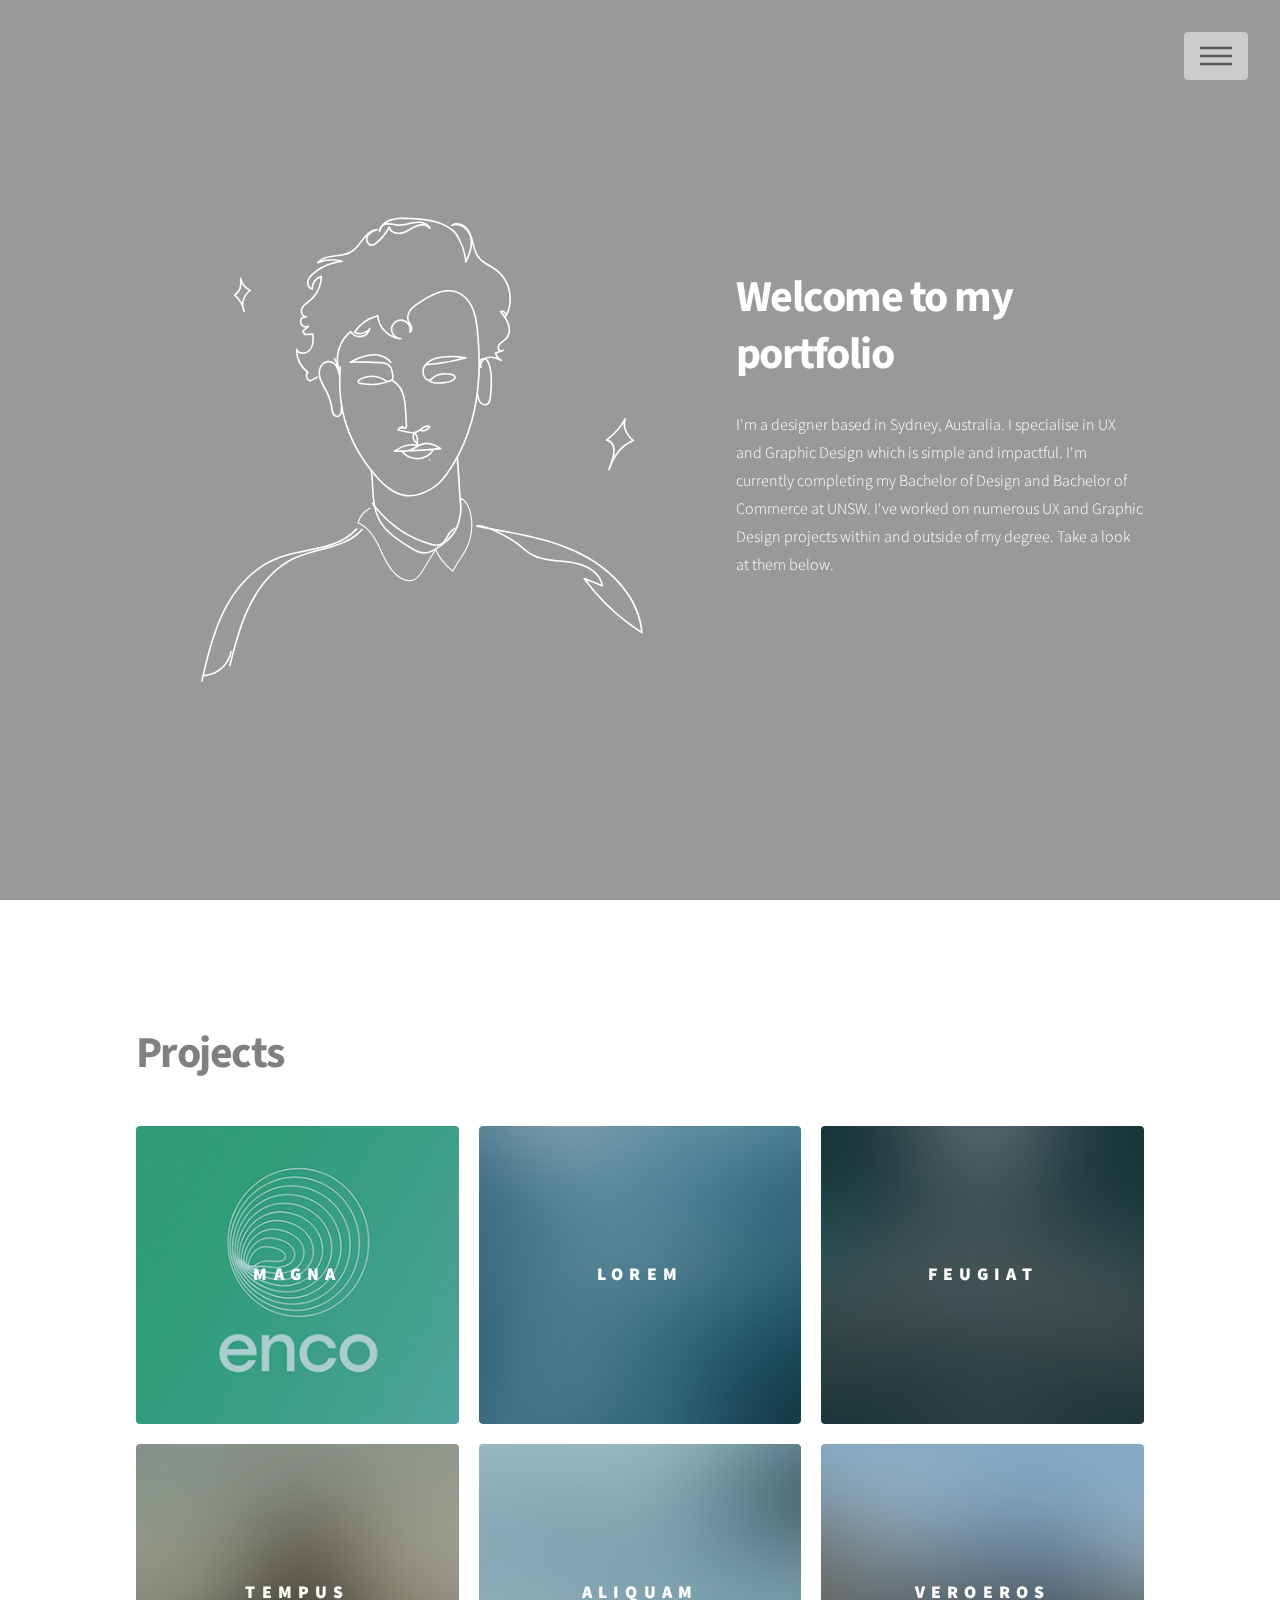
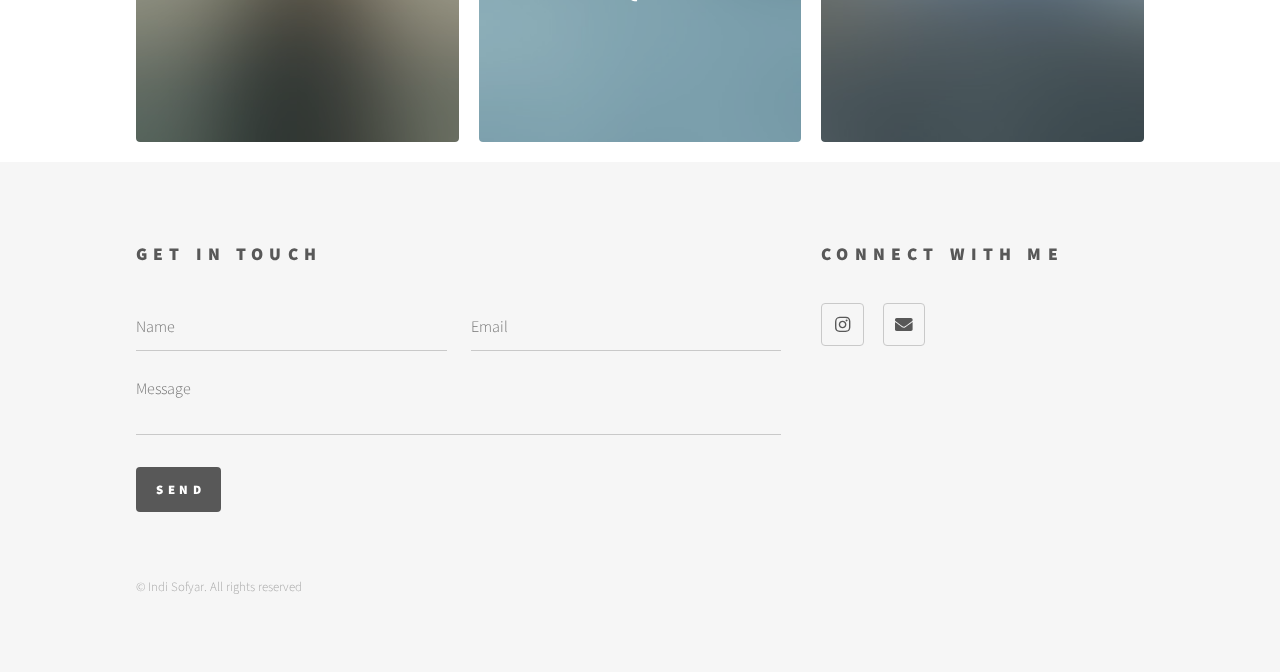
==== index.html @ d4adf42c "Got rid of x" ====
<!DOCTYPE HTML>
<!--
	Phantom by HTML5 UP
	html5up.net | @ajlkn
	Free for personal and commercial use under the CCA 3.0 license (html5up.net/license)
-->
<html>
	<head style="height:700px">
		<title>Indi Sofyar Portfolio</title>
		<meta charset="utf-8" />
		<meta name="viewport" content="width=device-width, initial-scale=1, user-scalable=no" />
		<link rel="stylesheet" href="assets/css/main.css" />
		<noscript><link rel="stylesheet" href="assets/css/noscript.css" /></noscript>
	</head>
	<body class="is-preload">
		
<hello></hello>
		
		<!-- Wrapper -->
			<div id="wrapper">

				<!-- Header -->
					<header id="header">
						<div class="inner">

							<!-- Logo -->
								
								<a href="index.html" class="logo">
									<span class="symbol"></span><span class="title">&nbsp;</span>
								</a>

							<!-- Nav -->
								<nav>
									<ul>
										<li><a href="#menu">Menu</a></li>
									</ul>
								</nav>

						</div>
					</header>

				<!-- Menu -->
					<nav id="menu">
						<h2>Menu</h2>
						<ul>
							<li><a href="index.html">Home</a></li>
							<li><a href="generic.html">Ipsum veroeros</a></li>
							<li><a href="generic.html">Tempus etiam</a></li>
							<li><a href="generic.html">Consequat dolor</a></li>
							<li><a href="elements.html">Elements</a></li>
						</ul>
					</nav>

				<!-- Main -->
					<div id="main">
						
						<!-- Video Background -->
						<div id="videocover">
							
						</div>
						<video autoplay muted loop id="myVideo">
						 	<source src="video.mp4" type="video/mp4">
						</video>

					<div class="inner section1">
							<!--section 1:welcome -->
							<section>
								
								<header class="homepage text" style="float: right;">
									<img src="indi illustration.svg" style="width:600px; float: left;">

									<h1 style="color: white; padding-top: 70px;">Welcome to my portfolio&nbsp;</h1>
									<p style="color: white;">I'm a designer based in Sydney, Australia. I specialise in UX and Graphic Design which is simple and impactful. I'm currently completing my Bachelor of Design and Bachelor of Commerce at UNSW. I've worked on numerous UX and Graphic Design projects within and outside of my degree. Take a look at them below.&nbsp; &nbsp;</p>
								</header>
							</section>

					  </div>
					</div>
				<!-- Section 2-->
					<div style="background-color: white; padding-bottom: 20px;" class="main" >
							<div class="inner">
							<section>
							<h1 style="color: gray; padding-top: 30px;"> Projects</h1>
								</section>
							
							<section class="tiles">
								<article class="style1">
									<span class="image">
										<img src="images/Web Template.png" alt="" />
								  </span>
									<a href="generic.html">
										<h2>Magna</h2>
										<!--
										<div class="content">
											<p>Sed nisl arcu euismod sit amet nisi lorem etiam dolor veroeros et feugiat.</p>
										</div>
										-->
									</a>
							  </article>
								<article class="style2">
									<span class="image">
										<img src="images/pic02.jpg" alt="" />
									</span>
									<a href="generic.html">
										<h2>Lorem</h2>
										<!--
										<div class="content">
											<p>Sed nisl arcu euismod sit amet nisi lorem etiam dolor veroeros et feugiat.</p>
										</div>
										-->
									</a>
								</article>
								<article class="style3">
									<span class="image">
										<img src="images/pic03.jpg" alt="" />
									</span>
									<a href="generic.html">
										<h2>Feugiat</h2>
										<!--
										<div class="content">
											<p>Sed nisl arcu euismod sit amet nisi lorem etiam dolor veroeros et feugiat.</p>
										</div>-->
										
									</a>
								</article>
								<article class="style4">
									<span class="image">
										<img src="images/pic04.jpg" alt="" />
									</span>
									<a href="generic.html">
										<h2>Tempus</h2><!--
										<div class="content">
											<p>Sed nisl arcu euismod sit amet nisi lorem etiam dolor veroeros et feugiat.</p>
										</div>-->
									</a>
								</article>
								<article class="style5">
									<span class="image">
										<img src="images/pic05.jpg" alt="" />
									</span>
									<a href="generic.html">
										<h2>Aliquam</h2><!--
										<div class="content">
											<p>Sed nisl arcu euismod sit amet nisi lorem etiam dolor veroeros et feugiat.</p>
										</div>-->
									</a>
								</article>
								<article class="style6">
									<span class="image">
										<img src="images/pic06.jpg" alt="" />
									</span>
									<a href="generic.html">
										<h2>Veroeros</h2><!--
										<div class="content">
											<p>Sed nisl arcu euismod sit amet nisi lorem etiam dolor veroeros et feugiat.</p>
										</div>-->
									</a>
								</article>
								
								<!-- STUFF I DONT NEED ATM
								<article class="style2">
									<span class="image">
										<img src="images/pic07.jpg" alt="" />
									</span>
									<a href="generic.html">
										<h2>Ipsum</h2>
										<div class="content">
											<p>Sed nisl arcu euismod sit amet nisi lorem etiam dolor veroeros et feugiat.</p>
										</div>
									</a>
								</article>
								<article class="style3">
									<span class="image">
										<img src="images/pic08.jpg" alt="" />
									</span>
									<a href="generic.html">
										<h2>Dolor</h2>
										<div class="content">
											<p>Sed nisl arcu euismod sit amet nisi lorem etiam dolor veroeros et feugiat.</p>
										</div>
									</a>
								</article>
								<article class="style1">
									<span class="image">
										<img src="images/pic09.jpg" alt="" />
									</span>
									<a href="generic.html">
										<h2>Nullam</h2>
										<div class="content">
											<p>Sed nisl arcu euismod sit amet nisi lorem etiam dolor veroeros et feugiat.</p>
										</div>
									</a>
								</article>
								<article class="style5">
									<span class="image">
										<img src="images/pic10.jpg" alt="" />
									</span>
									<a href="generic.html">
										<h2>Ultricies</h2>
										<div class="content">
											<p>Sed nisl arcu euismod sit amet nisi lorem etiam dolor veroeros et feugiat.</p>
										</div>
									</a>
								</article>
								-->

						  </section>
					  </div>
						
					</div>

				<!-- Footer -->
					<footer id="footer">
						<div class="inner">
							<section>
								<h2>Get in touch</h2>
								<form method="post" action="#">
									<div class="fields">
										<div class="field half">
											<input type="text" name="name" id="name" placeholder="Name" />
										</div>
										<div class="field half">
											<input type="email" name="email" id="email" placeholder="Email" />
										</div>
										<div class="field">
											<textarea name="message" id="message" placeholder="Message"></textarea>
										</div>
									</div>
									<ul class="actions">
										<li><input type="submit" value="Send" class="primary" /></li>
									</ul>
								</form>
							</section>
							<section>
								<h2>Connect with Me</h2>
								<ul class="icons">
									<li><a href="https://www.instagram.com/indi_sofyar/" class="icon brands style2 fa-instagram"><span class="label">Instagram</span></a></li>
									<li><a href="mailto: indisofyar@gmail.com" class="icon solid style2 fa-envelope"><span class="label">Email</span></a></li>
								</ul>
							</section>
							<ul class="copyright">
								<li>&copy; Indi Sofyar. All rights reserved</li>
							</ul>
						</div>
					</footer>

			</div>
											<!-- The video -->


		<!-- Scripts -->
			<script src="assets/js/jquery.min.js"></script>
			<script src="assets/js/browser.min.js"></script>
			<script src="assets/js/breakpoints.min.js"></script>
			<script src="assets/js/util.js"></script>
			<script src="assets/js/main.js"></script>

	</body>
</html>
---- assets/css/main.css ----
@import url(fontawesome-all.min.css);
@import url("https://fonts.googleapis.com/css?family=Source+Sans+Pro:300,700,900");

/*
	Phantom by HTML5 UP
	html5up.net | @ajlkn
	Free for personal and commercial use under the CCA 3.0 license (html5up.net/license)
*/

html, body, div, span, applet, object,
iframe, h1, h2, h3, h4, h5, h6, p, blockquote,
pre, a, abbr, acronym, address, big, cite,
code, del, dfn, em, img, ins, kbd, q, s, samp,
small, strike, strong, sub, sup, tt, var, b,
u, i, center, dl, dt, dd, ol, ul, li, fieldset,
form, label, legend, table, caption, tbody,
tfoot, thead, tr, th, td, article, aside,
canvas, details, embed, figure, figcaption,
footer, header, hgroup, menu, nav, output, ruby,
section, summary, time, mark, audio, video {
	margin: 0;
	padding: 0;
	border: 0;
	font-size: 100%;
	font: inherit;
	vertical-align: baseline;}

article, aside, details, figcaption, figure,
footer, header, hgroup, menu, nav, section {
	display: block;}

/* Style the video: 100% width and height to cover the entire window */
#myVideo {
  position: fixed;
  right: 0;
  bottom: 0;
  min-width: 100%;
  min-height: 100%;
	z-index: -2;
}

#videocover{
	position: fixed;
	right: 0;
	bottom: 0;
	min-width: 100%;
	min-height: 100%;
	z-index: -1;
	background-color: black;
	opacity: 0.4;
}

/* Add some content at the bottom of the video/page */
.content {
  position: fixed;
  bottom: 0;
  background: rgba(0, 0, 0, 0.5);
  color: #f1f1f1;
  width: 100%;
  padding: 20px;
}

/* Style the button used to pause/play the video */
#myBtn {
  width: 200px;
  font-size: 18px;
  padding: 10px;
  border: none;
  background: #000;
  color: #fff;
  cursor: pointer;
}

#myBtn:hover {
  background: #ddd;
  color: black;
}

body {
	line-height: 1;
}

ol, ul {
	list-style: none;
}

blockquote, q {
	quotes: none;
}

	blockquote:before, blockquote:after, q:before, q:after {
		content: '';
		content: none;
	}

table {
	border-collapse: collapse;
	border-spacing: 0;
}

body {
	-webkit-text-size-adjust: none;
}

mark {
	background-color: transparent;
	color: inherit;
}

input::-moz-focus-inner {
	border: 0;
	padding: 0;
}

input, select, textarea {
	-moz-appearance: none;
	-webkit-appearance: none;
	-ms-appearance: none;
	appearance: none;
}

/* Basic */

	@-ms-viewport {
		width: device-width;
	}

	body {
		-ms-overflow-style: scrollbar;
	}

	@media screen and (max-width: 480px) {

		html, body {
			min-width: 320px;
		}

	}

	html {
		box-sizing: border-box;
	}

	*, *:before, *:after {
		box-sizing: inherit;
	}

	body {
		background: #ffffff;
	}

		body.is-preload *, body.is-preload *:before, body.is-preload *:after {
			-moz-animation: none !important;
			-webkit-animation: none !important;
			-ms-animation: none !important;
			animation: none !important;
			-moz-transition: none !important;
			-webkit-transition: none !important;
			-ms-transition: none !important;
			transition: none !important;
		}

/* Type */

	body, input, select, textarea {
		color: #585858;
		font-family: "Source Sans Pro", Helvetica, sans-serif;
		font-size: 16pt;
		font-weight: 300;
		line-height: 1.75;
	}

		@media screen and (max-width: 1680px) {

			body, input, select, textarea {
				font-size: 14pt;
			}

		}

		@media screen and (max-width: 1280px) {

			body, input, select, textarea {
				font-size: 12pt;
			}

		}

	a {
		-moz-transition: border-bottom-color 0.2s ease, color 0.2s ease;
		-webkit-transition: border-bottom-color 0.2s ease, color 0.2s ease;
		-ms-transition: border-bottom-color 0.2s ease, color 0.2s ease;
		transition: border-bottom-color 0.2s ease, color 0.2s ease;
		text-decoration: none;
		color: #585858;
		border-bottom: dotted 1px rgba(88, 88, 88, 0.5);
	}

		a:hover {
			border-bottom-color: transparent;
			color: #f2849e !important;
		}

	strong, b {
		font-weight: 900;
	}

	em, i {
		font-style: italic;
	}

	p {
		margin: 0 0 2em 0;
	}

	h1 {
		font-size: 2.75em;
		font-weight: 700;
		line-height: 1.3;
		margin: 0 0 1em 0;
		letter-spacing: -0.035em;
	}

		h1 a {
			color: inherit;
		}

		@media screen and (max-width: 736px) {

			h1 {
				font-size: 2em;
				margin: 0 0 1em 0;
			}

		}

		@media screen and (max-width: 360px) {

			h1 {
				font-size: 1.75em;
			}

		}

	h2, h3, h4, h5, h6 {
		font-weight: 900;
		line-height: 1.5;
		margin: 0 0 2em 0;
		text-transform: uppercase;
		letter-spacing: 0.35em;
	}

		h2 a, h3 a, h4 a, h5 a, h6 a {
			color: inherit;
		}

	h2 {
		font-size: 1.1em;
	}

	h3 {
		font-size: 1em;
	}

	h4 {
		font-size: 0.8em;
	}

	h5 {
		font-size: 0.8em;
	}

	h6 {
		font-size: 0.8em;
	}

	@media screen and (max-width: 980px) {

		h1 br, h2 br, h3 br, h4 br, h5 br, h6 br {
			display: none;
		}

	}

	@media screen and (max-width: 736px) {

		h2 {
			font-size: 1em;
		}

		h3 {
			font-size: 0.8em;
		}

	}

	sub {
		font-size: 0.8em;
		position: relative;
		top: 0.5em;
	}

	sup {
		font-size: 0.8em;
		position: relative;
		top: -0.5em;
	}

	blockquote {
		border-left: solid 4px #c9c9c9;
		font-style: italic;
		margin: 0 0 2em 0;
		padding: 0.5em 0 0.5em 2em;
	}

	code {
		background: rgba(144, 144, 144, 0.075);
		border-radius: 4px;
		border: solid 1px #c9c9c9;
		font-family: "Courier New", monospace;
		font-size: 0.9em;
		margin: 0 0.25em;
		padding: 0.25em 0.65em;
	}

	pre {
		-webkit-overflow-scrolling: touch;
		font-family: "Courier New", monospace;
		font-size: 0.9em;
		margin: 0 0 2em 0;
	}

		pre code {
			display: block;
			line-height: 1.75;
			padding: 1em 1.5em;
			overflow-x: auto;
		}

	hr {
		border: 0;
		border-bottom: solid 1px #c9c9c9;
		margin: 2em 0;
	}

		hr.major {
			margin: 3em 0;
		}

	.align-left {
		text-align: left;
	}

	.align-center {
		text-align: center;
	}

	.align-right {
		text-align: right;
	}

/* Row */

	.row {
		display: flex;
		flex-wrap: wrap;
		box-sizing: border-box;
		align-items: stretch;
	}

		.row > * {
			box-sizing: border-box;
		}

		.row.gtr-uniform > * > :last-child {
			margin-bottom: 0;
		}

		.row.aln-left {
			justify-content: flex-start;
		}

		.row.aln-center {
			justify-content: center;
		}

		.row.aln-right {
			justify-content: flex-end;
		}

		.row.aln-top {
			align-items: flex-start;
		}

		.row.aln-middle {
			align-items: center;
		}

		.row.aln-bottom {
			align-items: flex-end;
		}

		.row > .imp {
			order: -1;
		}

		.row > .col-1 {
			width: 8.33333%;
		}

		.row > .off-1 {
			margin-left: 8.33333%;
		}

		.row > .col-2 {
			width: 16.66667%;
		}

		.row > .off-2 {
			margin-left: 16.66667%;
		}

		.row > .col-3 {
			width: 25%;
		}

		.row > .off-3 {
			margin-left: 25%;
		}

		.row > .col-4 {
			width: 33.33333%;
		}

		.row > .off-4 {
			margin-left: 33.33333%;
		}

		.row > .col-5 {
			width: 41.66667%;
		}

		.row > .off-5 {
			margin-left: 41.66667%;
		}

		.row > .col-6 {
			width: 50%;
		}

		.row > .off-6 {
			margin-left: 50%;
		}

		.row > .col-7 {
			width: 58.33333%;
		}

		.row > .off-7 {
			margin-left: 58.33333%;
		}

		.row > .col-8 {
			width: 66.66667%;
		}

		.row > .off-8 {
			margin-left: 66.66667%;
		}

		.row > .col-9 {
			width: 75%;
		}

		.row > .off-9 {
			margin-left: 75%;
		}

		.row > .col-10 {
			width: 83.33333%;
		}

		.row > .off-10 {
			margin-left: 83.33333%;
		}

		.row > .col-11 {
			width: 91.66667%;
		}

		.row > .off-11 {
			margin-left: 91.66667%;
		}

		.row > .col-12 {
			width: 100%;
		}

		.row > .off-12 {
			margin-left: 100%;
		}

		.row.gtr-0 {
			margin-top: 0;
			margin-left: 0em;
		}

			.row.gtr-0 > * {
				padding: 0 0 0 0em;
			}

			.row.gtr-0.gtr-uniform {
				margin-top: 0em;
			}

				.row.gtr-0.gtr-uniform > * {
					padding-top: 0em;
				}

		.row.gtr-25 {
			margin-top: 0;
			margin-left: -0.5em;
		}

			.row.gtr-25 > * {
				padding: 0 0 0 0.5em;
			}

			.row.gtr-25.gtr-uniform {
				margin-top: -0.5em;
			}

				.row.gtr-25.gtr-uniform > * {
					padding-top: 0.5em;
				}

		.row.gtr-50 {
			margin-top: 0;
			margin-left: -1em;
		}

			.row.gtr-50 > * {
				padding: 0 0 0 1em;
			}

			.row.gtr-50.gtr-uniform {
				margin-top: -1em;
			}

				.row.gtr-50.gtr-uniform > * {
					padding-top: 1em;
				}

		.row {
			margin-top: 0;
			margin-left: -2em;
		}

			.row > * {
				padding: 0 0 0 2em;
			}

			.row.gtr-uniform {
				margin-top: -2em;
			}

				.row.gtr-uniform > * {
					padding-top: 2em;
				}

		.row.gtr-150 {
			margin-top: 0;
			margin-left: -3em;
		}

			.row.gtr-150 > * {
				padding: 0 0 0 3em;
			}

			.row.gtr-150.gtr-uniform {
				margin-top: -3em;
			}

				.row.gtr-150.gtr-uniform > * {
					padding-top: 3em;
				}

		.row.gtr-200 {
			margin-top: 0;
			margin-left: -4em;
		}

			.row.gtr-200 > * {
				padding: 0 0 0 4em;
			}

			.row.gtr-200.gtr-uniform {
				margin-top: -4em;
			}

				.row.gtr-200.gtr-uniform > * {
					padding-top: 4em;
				}

		@media screen and (max-width: 1680px) {

			.row {
				display: flex;
				flex-wrap: wrap;
				box-sizing: border-box;
				align-items: stretch;
			}

				.row > * {
					box-sizing: border-box;
				}

				.row.gtr-uniform > * > :last-child {
					margin-bottom: 0;
				}

				.row.aln-left {
					justify-content: flex-start;
				}

				.row.aln-center {
					justify-content: center;
				}

				.row.aln-right {
					justify-content: flex-end;
				}

				.row.aln-top {
					align-items: flex-start;
				}

				.row.aln-middle {
					align-items: center;
				}

				.row.aln-bottom {
					align-items: flex-end;
				}

				.row > .imp-xlarge {
					order: -1;
				}

				.row > .col-1-xlarge {
					width: 8.33333%;
				}

				.row > .off-1-xlarge {
					margin-left: 8.33333%;
				}

				.row > .col-2-xlarge {
					width: 16.66667%;
				}

				.row > .off-2-xlarge {
					margin-left: 16.66667%;
				}

				.row > .col-3-xlarge {
					width: 25%;
				}

				.row > .off-3-xlarge {
					margin-left: 25%;
				}

				.row > .col-4-xlarge {
					width: 33.33333%;
				}

				.row > .off-4-xlarge {
					margin-left: 33.33333%;
				}

				.row > .col-5-xlarge {
					width: 41.66667%;
				}

				.row > .off-5-xlarge {
					margin-left: 41.66667%;
				}

				.row > .col-6-xlarge {
					width: 50%;
				}

				.row > .off-6-xlarge {
					margin-left: 50%;
				}

				.row > .col-7-xlarge {
					width: 58.33333%;
				}

				.row > .off-7-xlarge {
					margin-left: 58.33333%;
				}

				.row > .col-8-xlarge {
					width: 66.66667%;
				}

				.row > .off-8-xlarge {
					margin-left: 66.66667%;
				}

				.row > .col-9-xlarge {
					width: 75%;
				}

				.row > .off-9-xlarge {
					margin-left: 75%;
				}

				.row > .col-10-xlarge {
					width: 83.33333%;
				}

				.row > .off-10-xlarge {
					margin-left: 83.33333%;
				}

				.row > .col-11-xlarge {
					width: 91.66667%;
				}

				.row > .off-11-xlarge {
					margin-left: 91.66667%;
				}

				.row > .col-12-xlarge {
					width: 100%;
				}

				.row > .off-12-xlarge {
					margin-left: 100%;
				}

				.row.gtr-0 {
					margin-top: 0;
					margin-left: 0em;
				}

					.row.gtr-0 > * {
						padding: 0 0 0 0em;
					}

					.row.gtr-0.gtr-uniform {
						margin-top: 0em;
					}

						.row.gtr-0.gtr-uniform > * {
							padding-top: 0em;
						}

				.row.gtr-25 {
					margin-top: 0;
					margin-left: -0.5em;
				}

					.row.gtr-25 > * {
						padding: 0 0 0 0.5em;
					}

					.row.gtr-25.gtr-uniform {
						margin-top: -0.5em;
					}

						.row.gtr-25.gtr-uniform > * {
							padding-top: 0.5em;
						}

				.row.gtr-50 {
					margin-top: 0;
					margin-left: -1em;
				}

					.row.gtr-50 > * {
						padding: 0 0 0 1em;
					}

					.row.gtr-50.gtr-uniform {
						margin-top: -1em;
					}

						.row.gtr-50.gtr-uniform > * {
							padding-top: 1em;
						}

				.row {
					margin-top: 0;
					margin-left: -2em;
				}

					.row > * {
						padding: 0 0 0 2em;
					}

					.row.gtr-uniform {
						margin-top: -2em;
					}

						.row.gtr-uniform > * {
							padding-top: 2em;
						}

				.row.gtr-150 {
					margin-top: 0;
					margin-left: -3em;
				}

					.row.gtr-150 > * {
						padding: 0 0 0 3em;
					}

					.row.gtr-150.gtr-uniform {
						margin-top: -3em;
					}

						.row.gtr-150.gtr-uniform > * {
							padding-top: 3em;
						}

				.row.gtr-200 {
					margin-top: 0;
					margin-left: -4em;
				}

					.row.gtr-200 > * {
						padding: 0 0 0 4em;
					}

					.row.gtr-200.gtr-uniform {
						margin-top: -4em;
					}

						.row.gtr-200.gtr-uniform > * {
							padding-top: 4em;
						}

		}

		@media screen and (max-width: 1280px) {

			.row {
				display: flex;
				flex-wrap: wrap;
				box-sizing: border-box;
				align-items: stretch;
			}

				.row > * {
					box-sizing: border-box;
				}

				.row.gtr-uniform > * > :last-child {
					margin-bottom: 0;
				}

				.row.aln-left {
					justify-content: flex-start;
				}

				.row.aln-center {
					justify-content: center;
				}

				.row.aln-right {
					justify-content: flex-end;
				}

				.row.aln-top {
					align-items: flex-start;
				}

				.row.aln-middle {
					align-items: center;
				}

				.row.aln-bottom {
					align-items: flex-end;
				}

				.row > .imp-large {
					order: -1;
				}

				.row > .col-1-large {
					width: 8.33333%;
				}

				.row > .off-1-large {
					margin-left: 8.33333%;
				}

				.row > .col-2-large {
					width: 16.66667%;
				}

				.row > .off-2-large {
					margin-left: 16.66667%;
				}

				.row > .col-3-large {
					width: 25%;
				}

				.row > .off-3-large {
					margin-left: 25%;
				}

				.row > .col-4-large {
					width: 33.33333%;
				}

				.row > .off-4-large {
					margin-left: 33.33333%;
				}

				.row > .col-5-large {
					width: 41.66667%;
				}

				.row > .off-5-large {
					margin-left: 41.66667%;
				}

				.row > .col-6-large {
					width: 50%;
				}

				.row > .off-6-large {
					margin-left: 50%;
				}

				.row > .col-7-large {
					width: 58.33333%;
				}

				.row > .off-7-large {
					margin-left: 58.33333%;
				}

				.row > .col-8-large {
					width: 66.66667%;
				}

				.row > .off-8-large {
					margin-left: 66.66667%;
				}

				.row > .col-9-large {
					width: 75%;
				}

				.row > .off-9-large {
					margin-left: 75%;
				}

				.row > .col-10-large {
					width: 83.33333%;
				}

				.row > .off-10-large {
					margin-left: 83.33333%;
				}

				.row > .col-11-large {
					width: 91.66667%;
				}

				.row > .off-11-large {
					margin-left: 91.66667%;
				}

				.row > .col-12-large {
					width: 100%;
				}

				.row > .off-12-large {
					margin-left: 100%;
				}

				.row.gtr-0 {
					margin-top: 0;
					margin-left: 0em;
				}

					.row.gtr-0 > * {
						padding: 0 0 0 0em;
					}

					.row.gtr-0.gtr-uniform {
						margin-top: 0em;
					}

						.row.gtr-0.gtr-uniform > * {
							padding-top: 0em;
						}

				.row.gtr-25 {
					margin-top: 0;
					margin-left: -0.5em;
				}

					.row.gtr-25 > * {
						padding: 0 0 0 0.5em;
					}

					.row.gtr-25.gtr-uniform {
						margin-top: -0.5em;
					}

						.row.gtr-25.gtr-uniform > * {
							padding-top: 0.5em;
						}

				.row.gtr-50 {
					margin-top: 0;
					margin-left: -1em;
				}

					.row.gtr-50 > * {
						padding: 0 0 0 1em;
					}

					.row.gtr-50.gtr-uniform {
						margin-top: -1em;
					}

						.row.gtr-50.gtr-uniform > * {
							padding-top: 1em;
						}

				.row {
					margin-top: 0;
					margin-left: -2em;
				}

					.row > * {
						padding: 0 0 0 2em;
					}

					.row.gtr-uniform {
						margin-top: -2em;
					}

						.row.gtr-uniform > * {
							padding-top: 2em;
						}

				.row.gtr-150 {
					margin-top: 0;
					margin-left: -3em;
				}

					.row.gtr-150 > * {
						padding: 0 0 0 3em;
					}

					.row.gtr-150.gtr-uniform {
						margin-top: -3em;
					}

						.row.gtr-150.gtr-uniform > * {
							padding-top: 3em;
						}

				.row.gtr-200 {
					margin-top: 0;
					margin-left: -4em;
				}

					.row.gtr-200 > * {
						padding: 0 0 0 4em;
					}

					.row.gtr-200.gtr-uniform {
						margin-top: -4em;
					}

						.row.gtr-200.gtr-uniform > * {
							padding-top: 4em;
						}

		}

		@media screen and (max-width: 980px) {

			.row {
				display: flex;
				flex-wrap: wrap;
				box-sizing: border-box;
				align-items: stretch;
			}

				.row > * {
					box-sizing: border-box;
				}

				.row.gtr-uniform > * > :last-child {
					margin-bottom: 0;
				}

				.row.aln-left {
					justify-content: flex-start;
				}

				.row.aln-center {
					justify-content: center;
				}

				.row.aln-right {
					justify-content: flex-end;
				}

				.row.aln-top {
					align-items: flex-start;
				}

				.row.aln-middle {
					align-items: center;
				}

				.row.aln-bottom {
					align-items: flex-end;
				}

				.row > .imp-medium {
					order: -1;
				}

				.row > .col-1-medium {
					width: 8.33333%;
				}

				.row > .off-1-medium {
					margin-left: 8.33333%;
				}

				.row > .col-2-medium {
					width: 16.66667%;
				}

				.row > .off-2-medium {
					margin-left: 16.66667%;
				}

				.row > .col-3-medium {
					width: 25%;
				}

				.row > .off-3-medium {
					margin-left: 25%;
				}

				.row > .col-4-medium {
					width: 33.33333%;
				}

				.row > .off-4-medium {
					margin-left: 33.33333%;
				}

				.row > .col-5-medium {
					width: 41.66667%;
				}

				.row > .off-5-medium {
					margin-left: 41.66667%;
				}

				.row > .col-6-medium {
					width: 50%;
				}

				.row > .off-6-medium {
					margin-left: 50%;
				}

				.row > .col-7-medium {
					width: 58.33333%;
				}

				.row > .off-7-medium {
					margin-left: 58.33333%;
				}

				.row > .col-8-medium {
					width: 66.66667%;
				}

				.row > .off-8-medium {
					margin-left: 66.66667%;
				}

				.row > .col-9-medium {
					width: 75%;
				}

				.row > .off-9-medium {
					margin-left: 75%;
				}

				.row > .col-10-medium {
					width: 83.33333%;
				}

				.row > .off-10-medium {
					margin-left: 83.33333%;
				}

				.row > .col-11-medium {
					width: 91.66667%;
				}

				.row > .off-11-medium {
					margin-left: 91.66667%;
				}

				.row > .col-12-medium {
					width: 100%;
				}

				.row > .off-12-medium {
					margin-left: 100%;
				}

				.row.gtr-0 {
					margin-top: 0;
					margin-left: 0em;
				}

					.row.gtr-0 > * {
						padding: 0 0 0 0em;
					}

					.row.gtr-0.gtr-uniform {
						margin-top: 0em;
					}

						.row.gtr-0.gtr-uniform > * {
							padding-top: 0em;
						}

				.row.gtr-25 {
					margin-top: 0;
					margin-left: -0.375em;
				}

					.row.gtr-25 > * {
						padding: 0 0 0 0.375em;
					}

					.row.gtr-25.gtr-uniform {
						margin-top: -0.375em;
					}

						.row.gtr-25.gtr-uniform > * {
							padding-top: 0.375em;
						}

				.row.gtr-50 {
					margin-top: 0;
					margin-left: -0.75em;
				}

					.row.gtr-50 > * {
						padding: 0 0 0 0.75em;
					}

					.row.gtr-50.gtr-uniform {
						margin-top: -0.75em;
					}

						.row.gtr-50.gtr-uniform > * {
							padding-top: 0.75em;
						}

				.row {
					margin-top: 0;
					margin-left: -1.5em;
				}

					.row > * {
						padding: 0 0 0 1.5em;
					}

					.row.gtr-uniform {
						margin-top: -1.5em;
					}

						.row.gtr-uniform > * {
							padding-top: 1.5em;
						}

				.row.gtr-150 {
					margin-top: 0;
					margin-left: -2.25em;
				}

					.row.gtr-150 > * {
						padding: 0 0 0 2.25em;
					}

					.row.gtr-150.gtr-uniform {
						margin-top: -2.25em;
					}

						.row.gtr-150.gtr-uniform > * {
							padding-top: 2.25em;
						}

				.row.gtr-200 {
					margin-top: 0;
					margin-left: -3em;
				}

					.row.gtr-200 > * {
						padding: 0 0 0 3em;
					}

					.row.gtr-200.gtr-uniform {
						margin-top: -3em;
					}

						.row.gtr-200.gtr-uniform > * {
							padding-top: 3em;
						}

		}

		@media screen and (max-width: 736px) {

			.row {
				display: flex;
				flex-wrap: wrap;
				box-sizing: border-box;
				align-items: stretch;
			}

				.row > * {
					box-sizing: border-box;
				}

				.row.gtr-uniform > * > :last-child {
					margin-bottom: 0;
				}

				.row.aln-left {
					justify-content: flex-start;
				}

				.row.aln-center {
					justify-content: center;
				}

				.row.aln-right {
					justify-content: flex-end;
				}

				.row.aln-top {
					align-items: flex-start;
				}

				.row.aln-middle {
					align-items: center;
				}

				.row.aln-bottom {
					align-items: flex-end;
				}

				.row > .imp-small {
					order: -1;
				}

				.row > .col-1-small {
					width: 8.33333%;
				}

				.row > .off-1-small {
					margin-left: 8.33333%;
				}

				.row > .col-2-small {
					width: 16.66667%;
				}

				.row > .off-2-small {
					margin-left: 16.66667%;
				}

				.row > .col-3-small {
					width: 25%;
				}

				.row > .off-3-small {
					margin-left: 25%;
				}

				.row > .col-4-small {
					width: 33.33333%;
				}

				.row > .off-4-small {
					margin-left: 33.33333%;
				}

				.row > .col-5-small {
					width: 41.66667%;
				}

				.row > .off-5-small {
					margin-left: 41.66667%;
				}

				.row > .col-6-small {
					width: 50%;
				}

				.row > .off-6-small {
					margin-left: 50%;
				}

				.row > .col-7-small {
					width: 58.33333%;
				}

				.row > .off-7-small {
					margin-left: 58.33333%;
				}

				.row > .col-8-small {
					width: 66.66667%;
				}

				.row > .off-8-small {
					margin-left: 66.66667%;
				}

				.row > .col-9-small {
					width: 75%;
				}

				.row > .off-9-small {
					margin-left: 75%;
				}

				.row > .col-10-small {
					width: 83.33333%;
				}

				.row > .off-10-small {
					margin-left: 83.33333%;
				}

				.row > .col-11-small {
					width: 91.66667%;
				}

				.row > .off-11-small {
					margin-left: 91.66667%;
				}

				.row > .col-12-small {
					width: 100%;
				}

				.row > .off-12-small {
					margin-left: 100%;
				}

				.row.gtr-0 {
					margin-top: 0;
					margin-left: 0em;
				}

					.row.gtr-0 > * {
						padding: 0 0 0 0em;
					}

					.row.gtr-0.gtr-uniform {
						margin-top: 0em;
					}

						.row.gtr-0.gtr-uniform > * {
							padding-top: 0em;
						}

				.row.gtr-25 {
					margin-top: 0;
					margin-left: -0.25em;
				}

					.row.gtr-25 > * {
						padding: 0 0 0 0.25em;
					}

					.row.gtr-25.gtr-uniform {
						margin-top: -0.25em;
					}

						.row.gtr-25.gtr-uniform > * {
							padding-top: 0.25em;
						}

				.row.gtr-50 {
					margin-top: 0;
					margin-left: -0.5em;
				}

					.row.gtr-50 > * {
						padding: 0 0 0 0.5em;
					}

					.row.gtr-50.gtr-uniform {
						margin-top: -0.5em;
					}

						.row.gtr-50.gtr-uniform > * {
							padding-top: 0.5em;
						}

				.row {
					margin-top: 0;
					margin-left: -1em;
				}

					.row > * {
						padding: 0 0 0 1em;
					}

					.row.gtr-uniform {
						margin-top: -1em;
					}

						.row.gtr-uniform > * {
							padding-top: 1em;
						}

				.row.gtr-150 {
					margin-top: 0;
					margin-left: -1.5em;
				}

					.row.gtr-150 > * {
						padding: 0 0 0 1.5em;
					}

					.row.gtr-150.gtr-uniform {
						margin-top: -1.5em;
					}

						.row.gtr-150.gtr-uniform > * {
							padding-top: 1.5em;
						}

				.row.gtr-200 {
					margin-top: 0;
					margin-left: -2em;
				}

					.row.gtr-200 > * {
						padding: 0 0 0 2em;
					}

					.row.gtr-200.gtr-uniform {
						margin-top: -2em;
					}

						.row.gtr-200.gtr-uniform > * {
							padding-top: 2em;
						}

		}

		@media screen and (max-width: 480px) {

			.row {
				display: flex;
				flex-wrap: wrap;
				box-sizing: border-box;
				align-items: stretch;
			}

				.row > * {
					box-sizing: border-box;
				}

				.row.gtr-uniform > * > :last-child {
					margin-bottom: 0;
				}

				.row.aln-left {
					justify-content: flex-start;
				}

				.row.aln-center {
					justify-content: center;
				}

				.row.aln-right {
					justify-content: flex-end;
				}

				.row.aln-top {
					align-items: flex-start;
				}

				.row.aln-middle {
					align-items: center;
				}

				.row.aln-bottom {
					align-items: flex-end;
				}

				.row > .imp-xsmall {
					order: -1;
				}

				.row > .col-1-xsmall {
					width: 8.33333%;
				}

				.row > .off-1-xsmall {
					margin-left: 8.33333%;
				}

				.row > .col-2-xsmall {
					width: 16.66667%;
				}

				.row > .off-2-xsmall {
					margin-left: 16.66667%;
				}

				.row > .col-3-xsmall {
					width: 25%;
				}

				.row > .off-3-xsmall {
					margin-left: 25%;
				}

				.row > .col-4-xsmall {
					width: 33.33333%;
				}

				.row > .off-4-xsmall {
					margin-left: 33.33333%;
				}

				.row > .col-5-xsmall {
					width: 41.66667%;
				}

				.row > .off-5-xsmall {
					margin-left: 41.66667%;
				}

				.row > .col-6-xsmall {
					width: 50%;
				}

				.row > .off-6-xsmall {
					margin-left: 50%;
				}

				.row > .col-7-xsmall {
					width: 58.33333%;
				}

				.row > .off-7-xsmall {
					margin-left: 58.33333%;
				}

				.row > .col-8-xsmall {
					width: 66.66667%;
				}

				.row > .off-8-xsmall {
					margin-left: 66.66667%;
				}

				.row > .col-9-xsmall {
					width: 75%;
				}

				.row > .off-9-xsmall {
					margin-left: 75%;
				}

				.row > .col-10-xsmall {
					width: 83.33333%;
				}

				.row > .off-10-xsmall {
					margin-left: 83.33333%;
				}

				.row > .col-11-xsmall {
					width: 91.66667%;
				}

				.row > .off-11-xsmall {
					margin-left: 91.66667%;
				}

				.row > .col-12-xsmall {
					width: 100%;
				}

				.row > .off-12-xsmall {
					margin-left: 100%;
				}

				.row.gtr-0 {
					margin-top: 0;
					margin-left: 0em;
				}

					.row.gtr-0 > * {
						padding: 0 0 0 0em;
					}

					.row.gtr-0.gtr-uniform {
						margin-top: 0em;
					}

						.row.gtr-0.gtr-uniform > * {
							padding-top: 0em;
						}

				.row.gtr-25 {
					margin-top: 0;
					margin-left: -0.25em;
				}

					.row.gtr-25 > * {
						padding: 0 0 0 0.25em;
					}

					.row.gtr-25.gtr-uniform {
						margin-top: -0.25em;
					}

						.row.gtr-25.gtr-uniform > * {
							padding-top: 0.25em;
						}

				.row.gtr-50 {
					margin-top: 0;
					margin-left: -0.5em;
				}

					.row.gtr-50 > * {
						padding: 0 0 0 0.5em;
					}

					.row.gtr-50.gtr-uniform {
						margin-top: -0.5em;
					}

						.row.gtr-50.gtr-uniform > * {
							padding-top: 0.5em;
						}

				.row {
					margin-top: 0;
					margin-left: -1em;
				}

					.row > * {
						padding: 0 0 0 1em;
					}

					.row.gtr-uniform {
						margin-top: -1em;
					}

						.row.gtr-uniform > * {
							padding-top: 1em;
						}

				.row.gtr-150 {
					margin-top: 0;
					margin-left: -1.5em;
				}

					.row.gtr-150 > * {
						padding: 0 0 0 1.5em;
					}

					.row.gtr-150.gtr-uniform {
						margin-top: -1.5em;
					}

						.row.gtr-150.gtr-uniform > * {
							padding-top: 1.5em;
						}

				.row.gtr-200 {
					margin-top: 0;
					margin-left: -2em;
				}

					.row.gtr-200 > * {
						padding: 0 0 0 2em;
					}

					.row.gtr-200.gtr-uniform {
						margin-top: -2em;
					}

						.row.gtr-200.gtr-uniform > * {
							padding-top: 2em;
						}

		}

/* Section/Article */

	section.special, article.special {
		text-align: center;
	}

homepage text {
	color: white;
}

	header p {
		margin-top: -1em;
	}

	@media screen and (max-width: 736px) {

		header p {
			margin-top: 0;
		}

	}

/* Icon */

	.icon {
		text-decoration: none;
		border-bottom: none;
		position: relative;
	}

		.icon:before {
			-moz-osx-font-smoothing: grayscale;
			-webkit-font-smoothing: antialiased;
			display: inline-block;
			font-style: normal;
			font-variant: normal;
			text-rendering: auto;
			line-height: 1;
			text-transform: none !important;
			font-family: 'Font Awesome 5 Free';
			font-weight: 400;
		}

		.icon > .label {
			display: none;
		}

		.icon:before {
			line-height: inherit;
		}

		.icon.solid:before {
			font-weight: 900;
		}

		.icon.brands:before {
			font-family: 'Font Awesome 5 Brands';
		}

		.icon.style2 {
			-moz-transition: background-color 0.2s ease-in-out, color 0.2s ease-in-out, border-color 0.2s ease-in-out;
			-webkit-transition: background-color 0.2s ease-in-out, color 0.2s ease-in-out, border-color 0.2s ease-in-out;
			-ms-transition: background-color 0.2s ease-in-out, color 0.2s ease-in-out, border-color 0.2s ease-in-out;
			transition: background-color 0.2s ease-in-out, color 0.2s ease-in-out, border-color 0.2s ease-in-out;
			background-color: transparent;
			border: solid 1px #c9c9c9;
			border-radius: 4px;
			width: 2.65em;
			height: 2.65em;
			display: inline-block;
			text-align: center;
			line-height: 2.65em;
			color: inherit;
		}

			.icon.style2:before {
				font-size: 1.1em;
			}

			.icon.style2:hover {
				color: #f2849e;
				border-color: #f2849e;
			}

			.icon.style2:active {
				background-color: rgba(242, 132, 158, 0.1);
			}

/* List */

	ol {
		list-style: decimal;
		margin: 0 0 2em 0;
		padding-left: 1.25em;
	}

		ol li {
			padding-left: 0.25em;
		}

	ul {
		list-style: disc;
		margin: 0 0 2em 0;
		padding-left: 1em;
	}

		ul li {
			padding-left: 0.5em;
		}

		ul.alt {
			list-style: none;
			padding-left: 0;
		}

			ul.alt li {
				border-top: solid 1px #c9c9c9;
				padding: 0.5em 0;
			}

				ul.alt li:first-child {
					border-top: 0;
					padding-top: 0;
				}

	dl {
		margin: 0 0 2em 0;
	}

		dl dt {
			display: block;
			font-weight: 900;
			margin: 0 0 1em 0;
		}

		dl dd {
			margin-left: 2em;
		}

/* Actions */

	ul.actions {
		display: -moz-flex;
		display: -webkit-flex;
		display: -ms-flex;
		display: flex;
		cursor: default;
		list-style: none;
		margin-left: -1em;
		padding-left: 0;
	}

		ul.actions li {
			padding: 0 0 0 1em;
			vertical-align: middle;
		}

		ul.actions.special {
			-moz-justify-content: center;
			-webkit-justify-content: center;
			-ms-justify-content: center;
			justify-content: center;
			width: 100%;
			margin-left: 0;
		}

			ul.actions.special li:first-child {
				padding-left: 0;
			}

		ul.actions.stacked {
			-moz-flex-direction: column;
			-webkit-flex-direction: column;
			-ms-flex-direction: column;
			flex-direction: column;
			margin-left: 0;
		}

			ul.actions.stacked li {
				padding: 1.3em 0 0 0;
			}

				ul.actions.stacked li:first-child {
					padding-top: 0;
				}

		ul.actions.fit {
			width: calc(100% + 1em);
		}

			ul.actions.fit li {
				-moz-flex-grow: 1;
				-webkit-flex-grow: 1;
				-ms-flex-grow: 1;
				flex-grow: 1;
				-moz-flex-shrink: 1;
				-webkit-flex-shrink: 1;
				-ms-flex-shrink: 1;
				flex-shrink: 1;
				width: 100%;
			}

				ul.actions.fit li > * {
					width: 100%;
				}

			ul.actions.fit.stacked {
				width: 100%;
			}

		@media screen and (max-width: 480px) {

			ul.actions:not(.fixed) {
				-moz-flex-direction: column;
				-webkit-flex-direction: column;
				-ms-flex-direction: column;
				flex-direction: column;
				margin-left: 0;
				width: 100% !important;
			}

				ul.actions:not(.fixed) li {
					-moz-flex-grow: 1;
					-webkit-flex-grow: 1;
					-ms-flex-grow: 1;
					flex-grow: 1;
					-moz-flex-shrink: 1;
					-webkit-flex-shrink: 1;
					-ms-flex-shrink: 1;
					flex-shrink: 1;
					padding: 1em 0 0 0;
					text-align: center;
					width: 100%;
				}

					ul.actions:not(.fixed) li > * {
						width: 100%;
					}

					ul.actions:not(.fixed) li:first-child {
						padding-top: 0;
					}

					ul.actions:not(.fixed) li input[type="submit"],
					ul.actions:not(.fixed) li input[type="reset"],
					ul.actions:not(.fixed) li input[type="button"],
					ul.actions:not(.fixed) li button,
					ul.actions:not(.fixed) li .button {
						width: 100%;
					}

						ul.actions:not(.fixed) li input[type="submit"].icon:before,
						ul.actions:not(.fixed) li input[type="reset"].icon:before,
						ul.actions:not(.fixed) li input[type="button"].icon:before,
						ul.actions:not(.fixed) li button.icon:before,
						ul.actions:not(.fixed) li .button.icon:before {
							margin-left: -0.5rem;
						}

		}

/* Icons */

	ul.icons {
		cursor: default;
		list-style: none;
		padding-left: 0;
		margin: -1em 0 2em -1em;
	}

		ul.icons li {
			display: inline-block;
			padding: 1em 0 0 1em;
		}

/* Form */

	form {
		margin: 0 0 2em 0;
		overflow-x: hidden;
	}

		form > :last-child {
			margin-bottom: 0;
		}

		form > .fields {
			display: -moz-flex;
			display: -webkit-flex;
			display: -ms-flex;
			display: flex;
			-moz-flex-wrap: wrap;
			-webkit-flex-wrap: wrap;
			-ms-flex-wrap: wrap;
			flex-wrap: wrap;
			width: calc(100% + 3em);
			margin: -1.5em 0 2em -1.5em;
		}

			form > .fields > .field {
				-moz-flex-grow: 0;
				-webkit-flex-grow: 0;
				-ms-flex-grow: 0;
				flex-grow: 0;
				-moz-flex-shrink: 0;
				-webkit-flex-shrink: 0;
				-ms-flex-shrink: 0;
				flex-shrink: 0;
				padding: 1.5em 0 0 1.5em;
				width: calc(100% - 1.5em);
			}

				form > .fields > .field.half {
					width: calc(50% - 0.75em);
				}

				form > .fields > .field.third {
					width: calc(100%/3 - 0.5em);
				}

				form > .fields > .field.quarter {
					width: calc(25% - 0.375em);
				}

		@media screen and (max-width: 480px) {

			form > .fields {
				width: calc(100% + 3em);
				margin: -1.5em 0 2em -1.5em;
			}

				form > .fields > .field {
					padding: 1.5em 0 0 1.5em;
					width: calc(100% - 1.5em);
				}

					form > .fields > .field.half {
						width: calc(100% - 1.5em);
					}

					form > .fields > .field.third {
						width: calc(100% - 1.5em);
					}

					form > .fields > .field.quarter {
						width: calc(100% - 1.5em);
					}

		}

	label {
		display: block;
		font-size: 0.9em;
		font-weight: 900;
		margin: 0 0 1em 0;
	}

	input[type="text"],
	input[type="password"],
	input[type="email"],
	input[type="tel"],
	select,
	textarea {
		-moz-appearance: none;
		-webkit-appearance: none;
		-ms-appearance: none;
		appearance: none;
		background-color: transparent;
		border: none;
		border-radius: 0;
		border-bottom: solid 1px #c9c9c9;
		color: inherit;
		display: block;
		outline: 0;
		padding: 0;
		text-decoration: none;
		width: 100%;
	}

		input[type="text"]:invalid,
		input[type="password"]:invalid,
		input[type="email"]:invalid,
		input[type="tel"]:invalid,
		select:invalid,
		textarea:invalid {
			box-shadow: none;
		}

		input[type="text"]:focus,
		input[type="password"]:focus,
		input[type="email"]:focus,
		input[type="tel"]:focus,
		select:focus,
		textarea:focus {
			border-bottom-color: #f2849e;
			box-shadow: inset 0 -1px 0 0 #f2849e;
		}

	select {
		background-image: url("data:image/svg+xml;charset=utf8,%3Csvg xmlns='http://www.w3.org/2000/svg' width='40' height='40' preserveAspectRatio='none' viewBox='0 0 40 40'%3E%3Cpath d='M9.4,12.3l10.4,10.4l10.4-10.4c0.2-0.2,0.5-0.4,0.9-0.4c0.3,0,0.6,0.1,0.9,0.4l3.3,3.3c0.2,0.2,0.4,0.5,0.4,0.9 c0,0.4-0.1,0.6-0.4,0.9L20.7,31.9c-0.2,0.2-0.5,0.4-0.9,0.4c-0.3,0-0.6-0.1-0.9-0.4L4.3,17.3c-0.2-0.2-0.4-0.5-0.4-0.9 c0-0.4,0.1-0.6,0.4-0.9l3.3-3.3c0.2-0.2,0.5-0.4,0.9-0.4S9.1,12.1,9.4,12.3z' fill='%23c9c9c9' /%3E%3C/svg%3E");
		background-size: 1.25rem;
		background-repeat: no-repeat;
		background-position: calc(100% - 1rem) center;
		height: 3em;
		padding-right: 3em;
		text-overflow: ellipsis;
	}

		select option {
			background: #ffffff;
		}

		select:focus::-ms-value {
			background-color: transparent;
		}

		select::-ms-expand {
			display: none;
		}

	input[type="text"],
	input[type="password"],
	input[type="email"],
	select {
		height: 3em;
	}

	textarea {
		padding: 0;
		min-height: 3.75em;
	}

	input[type="checkbox"],
	input[type="radio"] {
		-moz-appearance: none;
		-webkit-appearance: none;
		-ms-appearance: none;
		appearance: none;
		display: block;
		float: left;
		margin-right: -2em;
		opacity: 0;
		width: 1em;
		z-index: -1;
	}

		input[type="checkbox"] + label,
		input[type="radio"] + label {
			text-decoration: none;
			color: #585858;
			cursor: pointer;
			display: inline-block;
			font-size: 1em;
			font-weight: 300;
			padding-left: 2.55em;
			padding-right: 0.75em;
			position: relative;
		}

			input[type="checkbox"] + label:before,
			input[type="radio"] + label:before {
				-moz-osx-font-smoothing: grayscale;
				-webkit-font-smoothing: antialiased;
				display: inline-block;
				font-style: normal;
				font-variant: normal;
				text-rendering: auto;
				line-height: 1;
				text-transform: none !important;
				font-family: 'Font Awesome 5 Free';
				font-weight: 900;
			}

			input[type="checkbox"] + label:before,
			input[type="radio"] + label:before {
				border-radius: 4px;
				border: solid 1px #c9c9c9;
				content: '';
				display: inline-block;
				font-size: 0.8em;
				height: 2.25em;
				left: 0;
				line-height: 2.25em;
				position: absolute;
				text-align: center;
				top: 0;
				width: 2.25em;
			}

		input[type="checkbox"]:checked + label:before,
		input[type="radio"]:checked + label:before {
			background: #585858;
			border-color: #585858;
			color: #ffffff;
			content: '\f00c';
		}

		input[type="checkbox"]:focus + label:before,
		input[type="radio"]:focus + label:before {
			border-color: #f2849e;
			box-shadow: 0 0 0 1px #f2849e;
		}

	input[type="checkbox"] + label:before {
		border-radius: 4px;
	}

	input[type="radio"] + label:before {
		border-radius: 100%;
	}

/* Box */

	.box {
		border-radius: 4px;
		border: solid 1px #c9c9c9;
		margin-bottom: 2em;
		padding: 1.5em;
	}

		.box > :last-child,
		.box > :last-child > :last-child,
		.box > :last-child > :last-child > :last-child {
			margin-bottom: 0;
		}

		.box.alt {
			border: 0;
			border-radius: 0;
			padding: 0;
		}

/* Image */

	.image {
		border-radius: 4px;
		border: 0;
		display: inline-block;
		position: relative;
	}

		.image img {
			border-radius: 4px;
			display: block;
		}

		.image.left, .image.right {
			max-width: 40%;
		}

			.image.left img, .image.right img {
				width: 100%;
			}

		.image.left {
			float: left;
			padding: 0 1.5em 1em 0;
			top: 0.25em;
		}

		.image.right {
			float: right;
			padding: 0 0 1em 1.5em;
			top: 0.25em;
		}

		.image.fit {
			display: block;
			margin: 0 0 2em 0;
			width: 100%;
		}

			.image.fit img {
				width: 100%;
			}

		.image.main {
			display: block;
			margin: 0 0 3em 0;
			width: 100%;
		}

			.image.main img {
				width: 100%;
			}

			@media screen and (max-width: 736px) {

				.image.main {
					margin: 0 0 2em 0;
				}

			}

/* Table */

.section1{
	height: 700px;
}
	.table-wrapper {
		-webkit-overflow-scrolling: touch;
		overflow-x: auto;
	}

	table {
		margin: 0 0 2em 0;
		width: 100%;
	}

		table tbody tr {
			border: solid 1px #c9c9c9;
			border-left: 0;
			border-right: 0;
		}

			table tbody tr:nth-child(2n + 1) {
				background-color: rgba(144, 144, 144, 0.075);
			}

		table td {
			padding: 0.75em 0.75em;
		}

		table th {
			font-size: 0.9em;
			font-weight: 900;
			padding: 0 0.75em 0.75em 0.75em;
			text-align: left;
		}

		table thead {
			border-bottom: solid 2px #c9c9c9;
		}

		table tfoot {
			border-top: solid 2px #c9c9c9;
		}

		table.alt {
			border-collapse: separate;
		}

			table.alt tbody tr td {
				border: solid 1px #c9c9c9;
				border-left-width: 0;
				border-top-width: 0;
			}

				table.alt tbody tr td:first-child {
					border-left-width: 1px;
				}

			table.alt tbody tr:first-child td {
				border-top-width: 1px;
			}

			table.alt thead {
				border-bottom: 0;
			}

			table.alt tfoot {
				border-top: 0;
			}

/* Button */

	input[type="submit"],
	input[type="reset"],
	input[type="button"],
	button,
	.button {
		-moz-appearance: none;
		-webkit-appearance: none;
		-ms-appearance: none;
		appearance: none;
		-moz-transition: background-color 0.2s ease-in-out, color 0.2s ease-in-out, box-shadow 0.2s ease-in-out;
		-webkit-transition: background-color 0.2s ease-in-out, color 0.2s ease-in-out, box-shadow 0.2s ease-in-out;
		-ms-transition: background-color 0.2s ease-in-out, color 0.2s ease-in-out, box-shadow 0.2s ease-in-out;
		transition: background-color 0.2s ease-in-out, color 0.2s ease-in-out, box-shadow 0.2s ease-in-out;
		background-color: transparent;
		border-radius: 4px;
		border: 0;
		box-shadow: inset 0 0 0 2px #585858;
		color: #585858 !important;
		cursor: pointer;
		display: inline-block;
		font-size: 0.8em;
		font-weight: 900;
		height: 3.5em;
		letter-spacing: 0.35em;
		line-height: 3.45em;
		overflow: hidden;
		padding: 0 1.25em 0 1.6em;
		text-align: center;
		text-decoration: none;
		text-overflow: ellipsis;
		text-transform: uppercase;
		white-space: nowrap;
	}

		input[type="submit"].icon:before,
		input[type="reset"].icon:before,
		input[type="button"].icon:before,
		button.icon:before,
		.button.icon:before {
			margin-right: 0.5em;
		}

		input[type="submit"].fit,
		input[type="reset"].fit,
		input[type="button"].fit,
		button.fit,
		.button.fit {
			width: 100%;
		}

		input[type="submit"]:hover,
		input[type="reset"]:hover,
		input[type="button"]:hover,
		button:hover,
		.button:hover {
			color: #f2849e !important;
			box-shadow: inset 0 0 0 2px #f2849e;
		}

		input[type="submit"]:active,
		input[type="reset"]:active,
		input[type="button"]:active,
		button:active,
		.button:active {
			background-color: rgba(242, 132, 158, 0.1);
		}

		input[type="submit"].small,
		input[type="reset"].small,
		input[type="button"].small,
		button.small,
		.button.small {
			font-size: 0.6em;
		}

		input[type="submit"].large,
		input[type="reset"].large,
		input[type="button"].large,
		button.large,
		.button.large {
			font-size: 1em;
		}

		input[type="submit"].primary,
		input[type="reset"].primary,
		input[type="button"].primary,
		button.primary,
		.button.primary {
			box-shadow: none;
			background-color: #585858;
			color: #ffffff !important;
		}

			input[type="submit"].primary:hover,
			input[type="reset"].primary:hover,
			input[type="button"].primary:hover,
			button.primary:hover,
			.button.primary:hover {
				background-color: #f2849e;
			}

			input[type="submit"].primary:active,
			input[type="reset"].primary:active,
			input[type="button"].primary:active,
			button.primary:active,
			.button.primary:active {
				background-color: #ee5f81;
			}

		input[type="submit"].disabled, input[type="submit"]:disabled,
		input[type="reset"].disabled,
		input[type="reset"]:disabled,
		input[type="button"].disabled,
		input[type="button"]:disabled,
		button.disabled,
		button:disabled,
		.button.disabled,
		.button:disabled {
			pointer-events: none;
			opacity: 0.25;
		}

/* Tiles */

	.tiles {
		display: -moz-flex;
		display: -webkit-flex;
		display: -ms-flex;
		display: flex;
		-moz-flex-wrap: wrap;
		-webkit-flex-wrap: wrap;
		-ms-flex-wrap: wrap;
		flex-wrap: wrap;
		postiion: relative;
		margin: -2.5em 0 0 -2.5em;
	}

		.tiles article {
			-moz-transition: -moz-transform 0.5s ease, opacity 0.5s ease;
			-webkit-transition: -webkit-transform 0.5s ease, opacity 0.5s ease;
			-ms-transition: -ms-transform 0.5s ease, opacity 0.5s ease;
			transition: transform 0.5s ease, opacity 0.5s ease;
			position: relative;
			width: calc(33.33333% - 2.5em);
			margin: 2.5em 0 0 2.5em;
		}

			.tiles article > .image {
				-moz-transition: -moz-transform 0.5s ease;
				-webkit-transition: -webkit-transform 0.5s ease;
				-ms-transition: -ms-transform 0.5s ease;
				transition: transform 0.5s ease;
				position: relative;
				display: block;
				width: 100%;
				border-radius: 4px;
				overflow: hidden;
			}

				.tiles article > .image img {
					display: block;
					width: 100%;
				}

				.tiles article > .image:before {
					pointer-events: none;
					-moz-transition: background-color 0.5s ease, opacity 0.5s ease;
					-webkit-transition: background-color 0.5s ease, opacity 0.5s ease;
					-ms-transition: background-color 0.5s ease, opacity 0.5s ease;
					transition: background-color 0.5s ease, opacity 0.5s ease;
					content: '';
					display: block;
					position: absolute;
					top: 0;
					left: 0;
					width: 100%;
					height: 100%;
					opacity: 1.0;
					z-index: 1;
					opacity: 0.4;
				}

				.tiles article > .image:after {
					pointer-events: none;
					-moz-transition: opacity 0.5s ease;
					-webkit-transition: opacity 0.5s ease;
					-ms-transition: opacity 0.5s ease;
					transition: opacity 0.5s ease;
					content: '';
					display: block;
					position: absolute;
					top: 0;
					left: 0;
					width: 100%;
					height: 100%;
					/*background-image: url("data:image/svg+xml;charset=utf8,%3Csvg xmlns='http://www.w3.org/2000/svg' width='100' height='100' viewBox='0 0 100 100' preserveAspectRatio='none'%3E%3Cstyle%3Eline %7B stroke-width: 0.25px%3B stroke: %23ffffff%3B %7D%3C/style%3E%3Cline x1='0' y1='0' x2='100' y2='100' /%3E%3Cline x1='100' y1='0' x2='0' y2='100' /%3E%3C/svg%3E");*/
					background-position: center;
					background-repeat: no-repeat;
					background-size: 100% 100%;
					opacity: 0.25;
					z-index: 2;
				}

			.tiles article > a {
				display: -moz-flex;
				display: -webkit-flex;
				display: -ms-flex;
				display: flex;
				-moz-flex-direction: column;
				-webkit-flex-direction: column;
				-ms-flex-direction: column;
				flex-direction: column;
				-moz-align-items: center;
				-webkit-align-items: center;
				-ms-align-items: center;
				align-items: center;
				-moz-justify-content: center;
				-webkit-justify-content: center;
				-ms-justify-content: center;
				justify-content: center;
				-moz-transition: background-color 0.5s ease, -moz-transform 0.5s ease;
				-webkit-transition: background-color 0.5s ease, -webkit-transform 0.5s ease;
				-ms-transition: background-color 0.5s ease, -ms-transform 0.5s ease;
				transition: background-color 0.5s ease, transform 0.5s ease;
				position: absolute;
				top: 0;
				left: 0;
				width: 100%;
				height: 100%;
				padding: 1em;
				border-radius: 4px;
				border-bottom: 0;
				color: #ffffff;
				text-align: center;
				text-decoration: none;
				z-index: 3;
			}

				.tiles article > a > :last-child {
					margin: 0;
				}

				.tiles article > a:hover {
					color: #ffffff !important;
				}

				.tiles article > a h2 {
					margin: 0;
				}

				.tiles article > a .content {
					-moz-transition: max-height 0.5s ease, opacity 0.5s ease;
					-webkit-transition: max-height 0.5s ease, opacity 0.5s ease;
					-ms-transition: max-height 0.5s ease, opacity 0.5s ease;
					transition: max-height 0.5s ease, opacity 0.5s ease;
					width: 100%;
					max-height: 0;
					line-height: 1.5;
					margin-top: 0.35em;
					opacity: 0;
				}

					.tiles article > a .content > :last-child {
						margin-bottom: 0;
					}

			.tiles article.style1 > .image:before {
				background-color: #2c8282;
			}

			.tiles article.style2 > .image:before {
				background-color: #355e5e;
			}

			.tiles article.style3 > .image:before {
				background-color: #2f555b;
			}

			.tiles article.style4 > .image:before {
				background-color: #2c4247;
			}

			.tiles article.style5 > .image:before {
				background-color: #2d737a;
			}

			.tiles article.style6 > .image:before {
				background-color: #497072;
			}

			body:not(.is-touch) .tiles article:hover > .image {
				-moz-transform: scale(1.1);
				-webkit-transform: scale(1.1);
				-ms-transform: scale(1.1);
				transform: scale(1.1);
			}

				body:not(.is-touch) .tiles article:hover > .image:before {
					background-color: #333333;
					opacity: 0.35;
				}

				body:not(.is-touch) .tiles article:hover > .image:after {
					opacity: 0;
				}

			body:not(.is-touch) .tiles article:hover .content {
				max-height: 15em;
				opacity: 1;
			}

		* + .tiles {
			margin-top: 2em;
		}

		body.is-preload .tiles article {
			-moz-transform: scale(0.9);
			-webkit-transform: scale(0.9);
			-ms-transform: scale(0.9);
			transform: scale(0.9);
			opacity: 0;
		}

		body.is-touch .tiles article .content {
			max-height: 15em;
			opacity: 1;
		}

		@media screen and (max-width: 1280px) {

			.tiles {
				margin: -1.25em 0 0 -1.25em;
			}

				.tiles article {
					width: calc(33.33333% - 1.25em);
					margin: 1.25em 0 0 1.25em;
				}

		}

		@media screen and (max-width: 980px) {

			.tiles {
				margin: -2.5em 0 0 -2.5em;
			}

				.tiles article {
					width: calc(50% - 2.5em);
					margin: 2.5em 0 0 2.5em;
				}

		}

		@media screen and (max-width: 736px) {

			.tiles {
				margin: -1.25em 0 0 -1.25em;
			}

				.tiles article {
					width: calc(50% - 1.25em);
					margin: 1.25em 0 0 1.25em;
				}

					.tiles article:hover > .image {
						-moz-transform: scale(1.0);
						-webkit-transform: scale(1.0);
						-ms-transform: scale(1.0);
						transform: scale(1.0);
					}

		}

		@media screen and (max-width: 480px) {

			.tiles {
				margin: 0;
			}

				.tiles article {
					width: 100%;
					margin: 1.25em 0 0 0;
				}

		}

/* Header */

	#header {
		padding: 8em 0 0.1em 0 ;
	}

		#header .logo {
			display: block;
			border-bottom: 0;
			color: inherit;
			font-weight: 900;
			letter-spacing: 0.35em;
			margin: 0 0 2.5em 0;
			text-decoration: none;
			text-transform: uppercase;
			display: inline-block;
		}

			#header .logo > * {
				display: inline-block;
				vertical-align: middle;
			}

			#header .logo .symbol {
				margin-right: 0.65em;
			}

				#header .logo .symbol img {
					display: block;
					width: 2em;
					height: 2em;
				}

		#header nav {
			position: fixed;
			right: 2em;
			top: 2em;
			z-index: 10000;
		}

			#header nav ul {
				display: -moz-flex;
				display: -webkit-flex;
				display: -ms-flex;
				display: flex;
				-moz-align-items: center;
				-webkit-align-items: center;
				-ms-align-items: center;
				align-items: center;
				list-style: none;
				margin: 0;
				padding: 0;
			}

				#header nav ul li {
					display: block;
					padding: 0;
				}

					#header nav ul li a {
						display: block;
						position: relative;
						height: 3em;
						line-height: 3em;
						padding: 0 1.5em;
						background-color: rgba(255, 255, 255, 0.5);
						border-radius: 4px;
						border: 0;
						font-size: 0.8em;
						font-weight: 900;
						letter-spacing: 0.35em;
						text-transform: uppercase;
					}

					#header nav ul li a[href="#menu"] {
						-webkit-tap-highlight-color: transparent;
						width: 4em;
						text-indent: 4em;
						font-size: 1em;
						overflow: hidden;
						padding: 0;
						white-space: nowrap;
					}

						#header nav ul li a[href="#menu"]:before, #header nav ul li a[href="#menu"]:after {
							-moz-transition: opacity 0.2s ease;
							-webkit-transition: opacity 0.2s ease;
							-ms-transition: opacity 0.2s ease;
							transition: opacity 0.2s ease;
							content: '';
							display: block;
							position: absolute;
							top: 0;
							left: 0;
							width: 100%;
							height: 100%;
							background-position: center;
							background-repeat: no-repeat;
							background-size: 2em 2em;
						}

						#header nav ul li a[href="#menu"]:before {
							background-image: url("data:image/svg+xml;charset=utf8,%3Csvg xmlns='http://www.w3.org/2000/svg' width='100' height='100' viewBox='0 0 100 100' preserveAspectRatio='none'%3E%3Cstyle%3Eline %7B stroke-width: 8px%3B stroke: %23f2849e%3B %7D%3C/style%3E%3Cline x1='0' y1='25' x2='100' y2='25' /%3E%3Cline x1='0' y1='50' x2='100' y2='50' /%3E%3Cline x1='0' y1='75' x2='100' y2='75' /%3E%3C/svg%3E");
							opacity: 0;
						}

						#header nav ul li a[href="#menu"]:after {
							background-image: url("data:image/svg+xml;charset=utf8,%3Csvg xmlns='http://www.w3.org/2000/svg' width='100' height='100' viewBox='0 0 100 100' preserveAspectRatio='none'%3E%3Cstyle%3Eline %7B stroke-width: 8px%3B stroke: %23585858%3B %7D%3C/style%3E%3Cline x1='0' y1='25' x2='100' y2='25' /%3E%3Cline x1='0' y1='50' x2='100' y2='50' /%3E%3Cline x1='0' y1='75' x2='100' y2='75' /%3E%3C/svg%3E");
							opacity: 1;
						}

						#header nav ul li a[href="#menu"]:hover:before {
							opacity: 1;
						}

						#header nav ul li a[href="#menu"]:hover:after {
							opacity: 0;
						}

		@media screen and (max-width: 736px) {

			#header {
				padding: 4em 0 0.1em 0 ;
			}

				#header nav {
					right: 0.5em;
					top: 0.5em;
				}

					#header nav ul li a[href="#menu"]:before, #header nav ul li a[href="#menu"]:after {
						background-size: 1.5em 1.5em;
					}

		}

/* Menu */

	#wrapper {
		-moz-transition: opacity 0.45s ease;
		-webkit-transition: opacity 0.45s ease;
		-ms-transition: opacity 0.45s ease;
		transition: opacity 0.45s ease;
		opacity: 1;
	}

	#menu {
		-moz-transform: translateX(22em);
		-webkit-transform: translateX(22em);
		-ms-transform: translateX(22em);
		transform: translateX(22em);
		-moz-transition: -moz-transform 0.45s ease, visibility 0.45s;
		-webkit-transition: -webkit-transform 0.45s ease, visibility 0.45s;
		-ms-transition: -ms-transform 0.45s ease, visibility 0.45s;
		transition: transform 0.45s ease, visibility 0.45s;
		position: fixed;
		top: 0;
		right: 0;
		width: 22em;
		max-width: 80%;
		height: 100%;
		-webkit-overflow-scrolling: touch;
		background: #585858;
		color: #ffffff;
		cursor: default;
		visibility: hidden;
		z-index: 10002;
	}

		#menu > .inner {
			-moz-transition: opacity 0.45s ease;
			-webkit-transition: opacity 0.45s ease;
			-ms-transition: opacity 0.45s ease;
			transition: opacity 0.45s ease;
			-webkit-overflow-scrolling: touch;
			position: absolute;
			top: 0;
			left: 0;
			width: 100%;
			height: 100%;
			padding: 2.75em;
			opacity: 0;
			overflow-y: auto;
		}

			#menu > .inner > ul {
				list-style: none;
				margin: 0 0 1em 0;
				padding: 0;
			}

				#menu > .inner > ul > li {
					padding: 0;
					border-top: solid 1px rgba(255, 255, 255, 0.15);
				}

					#menu > .inner > ul > li a {
						display: block;
						padding: 1em 0;
						line-height: 1.5;
						border: 0;
						color: inherit;
					}

					#menu > .inner > ul > li:first-child {
						border-top: 0;
						margin-top: -1em;
					}

		#menu > .close {
			-moz-transition: opacity 0.45s ease, -moz-transform 0.45s ease;
			-webkit-transition: opacity 0.45s ease, -webkit-transform 0.45s ease;
			-ms-transition: opacity 0.45s ease, -ms-transform 0.45s ease;
			transition: opacity 0.45s ease, transform 0.45s ease;
			-moz-transform: scale(0.25) rotate(180deg);
			-webkit-transform: scale(0.25) rotate(180deg);
			-ms-transform: scale(0.25) rotate(180deg);
			transform: scale(0.25) rotate(180deg);
			-webkit-tap-highlight-color: transparent;
			display: block;
			position: absolute;
			top: 2em;
			left: -6em;
			width: 6em;
			text-indent: 6em;
			height: 3em;
			border: 0;
			font-size: 1em;
			opacity: 0;
			overflow: hidden;
			padding: 0;
			white-space: nowrap;
		}

			#menu > .close:before, #menu > .close:after {
				-moz-transition: opacity 0.2s ease;
				-webkit-transition: opacity 0.2s ease;
				-ms-transition: opacity 0.2s ease;
				transition: opacity 0.2s ease;
				content: '';
				display: block;
				position: absolute;
				top: 0;
				left: 0;
				width: 100%;
				height: 100%;
				background-position: center;
				background-repeat: no-repeat;
				background-size: 2em 2em;
			}

			#menu > .close:before {
				background-image: url("data:image/svg+xml;charset=utf8,%3Csvg xmlns='http://www.w3.org/2000/svg' width='100' height='100' viewBox='0 0 100 100' preserveAspectRatio='none'%3E%3Cstyle%3Eline %7B stroke-width: 8px%3B stroke: %23f2849e%3B %7D%3C/style%3E%3Cline x1='15' y1='15' x2='85' y2='85' /%3E%3Cline x1='85' y1='15' x2='15' y2='85' /%3E%3C/svg%3E");
				opacity: 0;
			}

			#menu > .close:after {
				background-image: url("data:image/svg+xml;charset=utf8,%3Csvg xmlns='http://www.w3.org/2000/svg' width='100' height='100' viewBox='0 0 100 100' preserveAspectRatio='none'%3E%3Cstyle%3Eline %7B stroke-width: 8px%3B stroke: %23585858%3B %7D%3C/style%3E%3Cline x1='15' y1='15' x2='85' y2='85' /%3E%3Cline x1='85' y1='15' x2='15' y2='85' /%3E%3C/svg%3E");
				opacity: 1;
			}

			#menu > .close:hover:before {
				opacity: 1;
			}

			#menu > .close:hover:after {
				opacity: 0;
			}

		@media screen and (max-width: 736px) {

			#menu {
				-moz-transform: translateX(16.5em);
				-webkit-transform: translateX(16.5em);
				-ms-transform: translateX(16.5em);
				transform: translateX(16.5em);
				width: 16.5em;
			}

				#menu > .inner {
					padding: 2.75em 1.5em;
				}

				#menu > .close {
					top: 0.5em;
					left: -4.25em;
					width: 4.25em;
					text-indent: 4.25em;
				}

					#menu > .close:before, #menu > .close:after {
						background-size: 1.5em 1.5em;
					}

		}

	body.is-menu-visible #wrapper {
		pointer-events: none;
		cursor: default;
		opacity: 0.25;
	}

	body.is-menu-visible #menu {
		-moz-transform: translateX(0);
		-webkit-transform: translateX(0);
		-ms-transform: translateX(0);
		transform: translateX(0);
		visibility: visible;
	}

		body.is-menu-visible #menu > * {
			opacity: 1;
		}

		body.is-menu-visible #menu .close {
			-moz-transform: scale(1.0) rotate(0deg);
			-webkit-transform: scale(1.0) rotate(0deg);
			-ms-transform: scale(1.0) rotate(0deg);
			transform: scale(1.0) rotate(0deg);
			opacity: 1;
		}

/* Main */

	#main {
		padding: 0em 0 6em 0 ;
	}

		@media screen and (max-width: 736px) {

			#main {
				padding: 0em 0 4em 0 ;
			}

		}

/* Footer */

	#footer {
		padding: 5em 0 6em 0 ;
		background-color: #f6f6f6;
	}

		#footer > .inner {
			display: -moz-flex;
			display: -webkit-flex;
			display: -ms-flex;
			display: flex;
			-moz-flex-wrap: wrap;
			-webkit-flex-wrap: wrap;
			-ms-flex-wrap: wrap;
			flex-wrap: wrap;
			-moz-flex-direction: row;
			-webkit-flex-direction: row;
			-ms-flex-direction: row;
			flex-direction: row;
		}

			#footer > .inner > * > :last-child {
				margin-bottom: 0;
			}

			#footer > .inner section:nth-child(1) {
				width: calc(66% - 2.5em);
				margin-right: 2.5em;
			}

			#footer > .inner section:nth-child(2) {
				width: calc(33% - 2.5em);
				margin-left: 2.5em;
			}

			#footer > .inner .copyright {
				width: 100%;
				padding: 0;
				margin-top: 5em;
				list-style: none;
				font-size: 0.8em;
				color: rgba(88, 88, 88, 0.5);
			}

				#footer > .inner .copyright a {
					color: inherit;
				}

				#footer > .inner .copyright li {
					display: inline-block;
					border-left: solid 1px rgba(88, 88, 88, 0.15);
					line-height: 1;
					padding: 0 0 0 1em;
					margin: 0 0 0 1em;
				}

					#footer > .inner .copyright li:first-child {
						border-left: 0;
						padding-left: 0;
						margin-left: 0;
					}

		@media screen and (max-width: 1280px) {

			#footer {
				padding: 5em 0 3em 0 ;
			}

				#footer > .inner section:nth-child(1) {
					width: calc(66% - 1.25em);
					margin-right: 1.25em;
				}

				#footer > .inner section:nth-child(2) {
					width: calc(33% - 1.25em);
					margin-left: 1.25em;
				}

		}

		@media screen and (max-width: 980px) {

			#footer > .inner section:nth-child(1) {
				width: 66%;
				margin-right: 0;
			}

			#footer > .inner section:nth-child(2) {
				width: calc(33% - 2.5em);
				margin-left: 2.5em;
			}

		}

		@media screen and (max-width: 736px) {

			#footer {
				padding: 3em 0 1em 0 ;
			}

				#footer > .inner {
					-moz-flex-direction: column;
					-webkit-flex-direction: column;
					-ms-flex-direction: column;
					flex-direction: column;
				}

					#footer > .inner section:nth-child(1) {
						width: 100%;
						margin-right: 0;
						margin: 3em 0 0 0;
					}

					#footer > .inner section:nth-child(2) {
						-moz-order: -1;
						-webkit-order: -1;
						-ms-order: -1;
						order: -1;
						width: 100%;
						margin-left: 0;
					}

					#footer > .inner .copyright {
						margin-top: 3em;
					}

		}

		@media screen and (max-width: 480px) {

			#footer > .inner .copyright {
				margin-top: 3em;
			}

				#footer > .inner .copyright li {
					border-left: 0;
					padding-left: 0;
					margin: 0.75em 0 0 0;
					display: block;
					line-height: inherit;
				}

					#footer > .inner .copyright li:first-child {
						margin-top: 0;
					}

		}

/* Wrapper */

	#wrapper > * > .inner {
		width: 100%;
		max-width: 68em;
		margin: 0 auto;
		padding: 0 2.5em;
	}

		@media screen and (max-width: 736px) {

			#wrapper > * > .inner {
				padding: 0 1.25em;
			}

		}
---- assets/css/noscript.css ----
/*
	Phantom by HTML5 UP
	html5up.net | @ajlkn
	Free for personal and commercial use under the CCA 3.0 license (html5up.net/license)
*/

/* Tiles */

	body.is-preload .tiles article {
		-moz-transform: none;
		-webkit-transform: none;
		-ms-transform: none;
		transform: none;
		opacity: 1;
	}
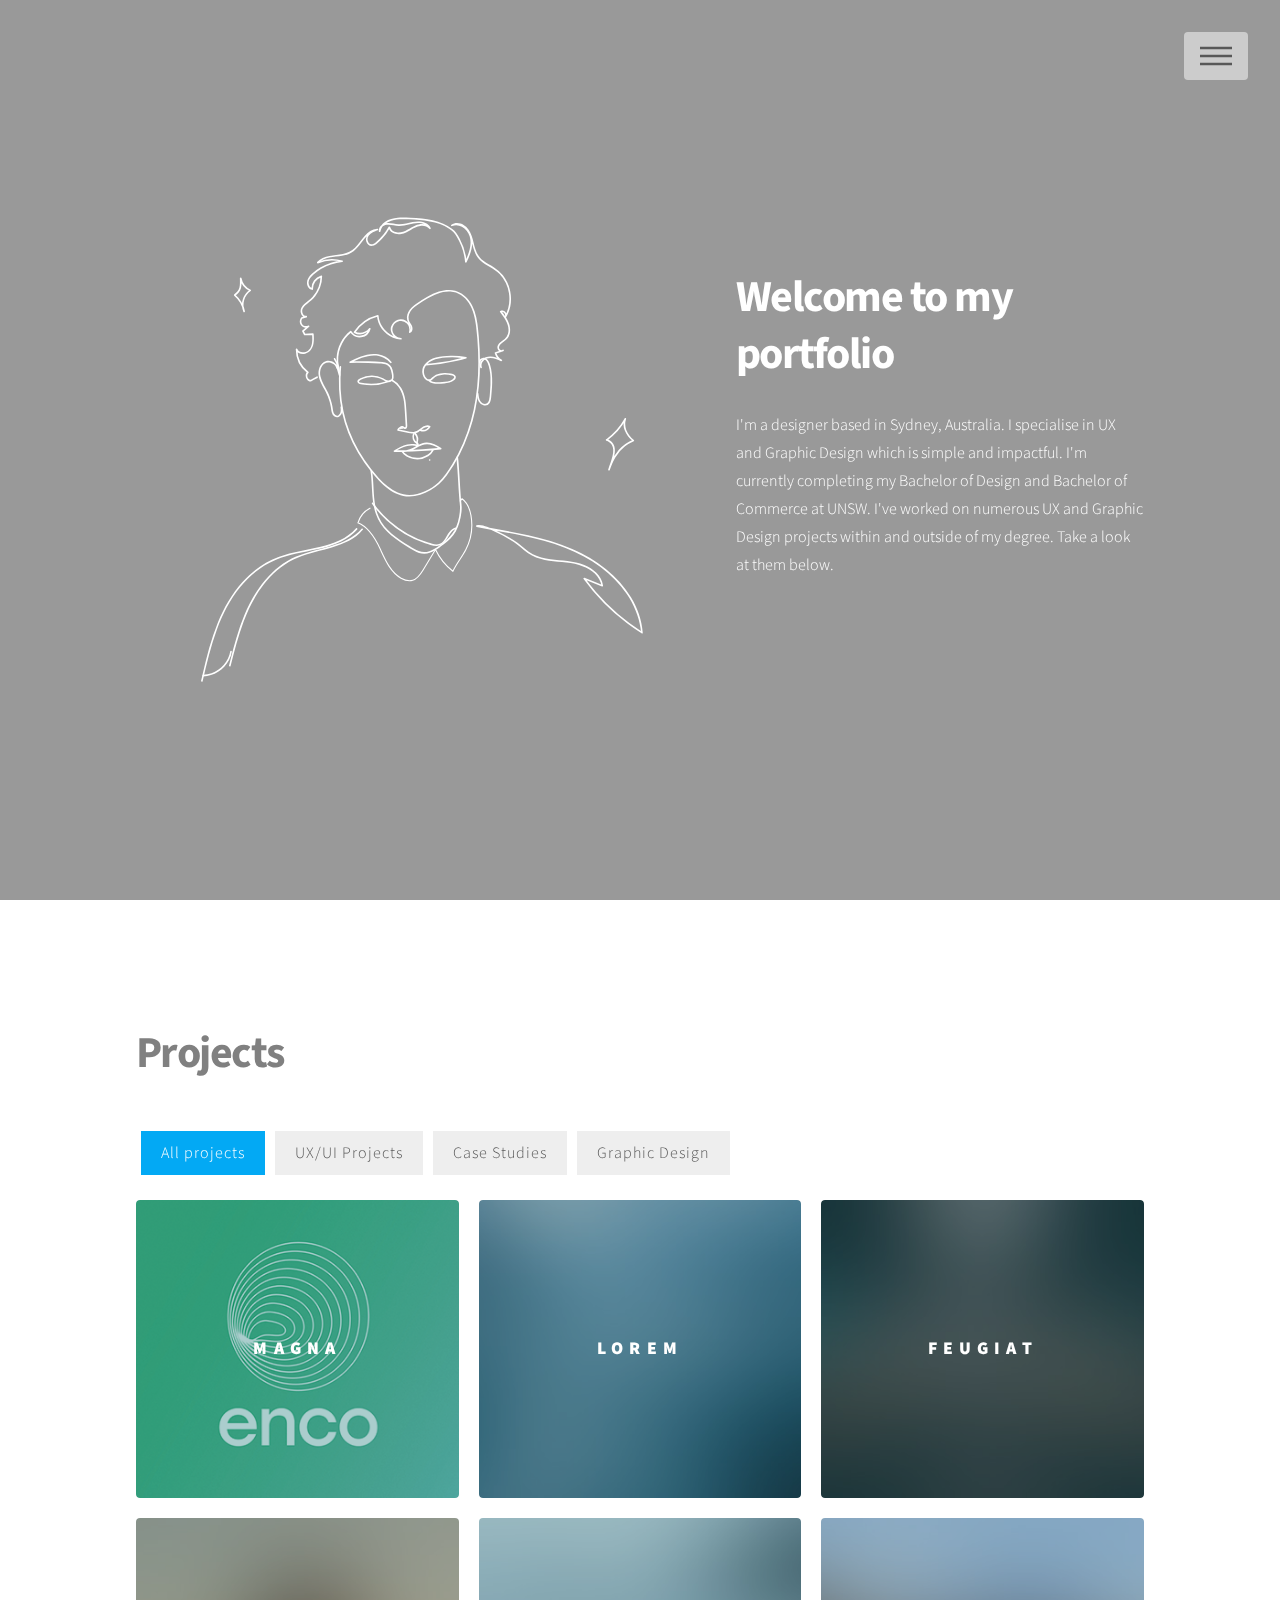
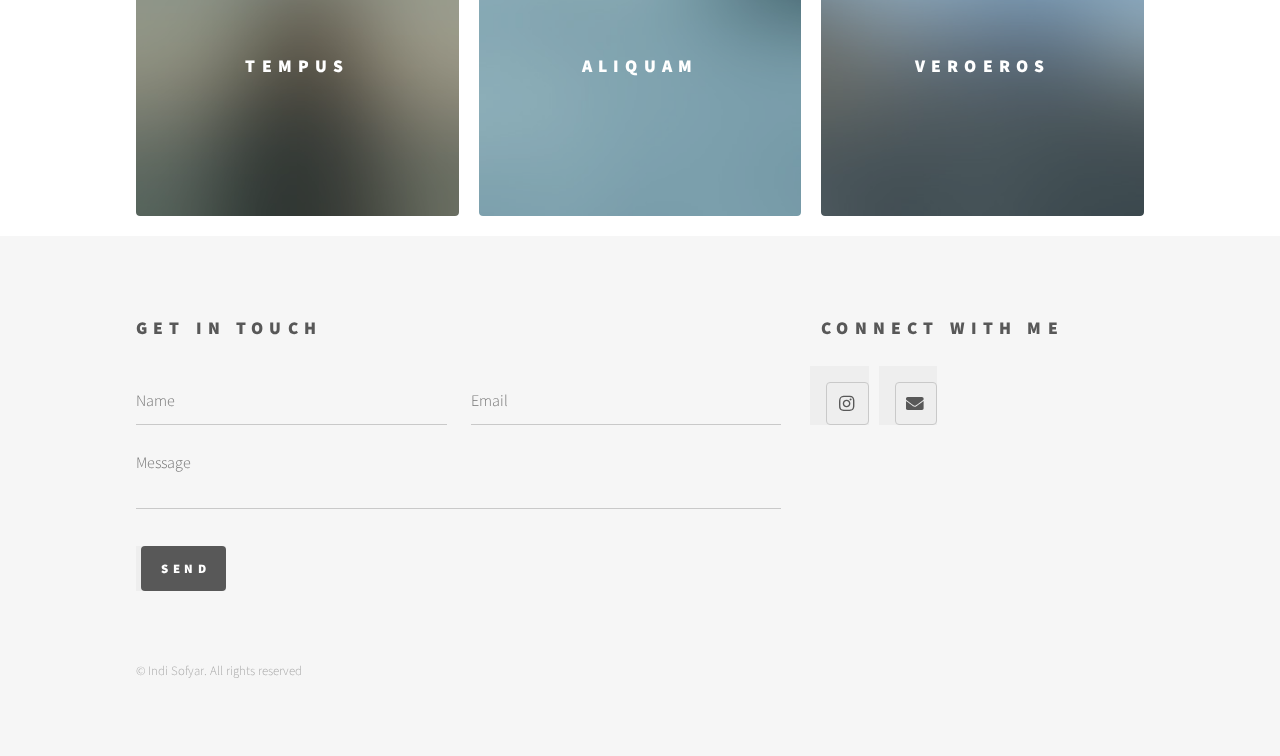
==== commit 049f578c: "New thing" ====
--- a/index.html
+++ b/index.html
@@ -79,133 +79,144 @@
 				<!-- Section 2-->
 					<div style="background-color: white; padding-bottom: 20px;" class="main" >
 							<div class="inner">
-							<section>
-							<h1 style="color: gray; padding-top: 30px;"> Projects</h1>
+								<section>
+									<h1 style="color: gray; padding-top: 30px;"> Projects</h1>
 								</section>
-							
-							<section class="tiles">
-								<article class="style1">
-									<span class="image">
-										<img src="images/Web Template.png" alt="" />
-								  </span>
-									<a href="generic.html">
-										<h2>Magna</h2>
-										<!--
-										<div class="content">
-											<p>Sed nisl arcu euismod sit amet nisi lorem etiam dolor veroeros et feugiat.</p>
-										</div>
-										-->
-									</a>
-							  </article>
-								<article class="style2">
-									<span class="image">
-										<img src="images/pic02.jpg" alt="" />
-									</span>
-									<a href="generic.html">
-										<h2>Lorem</h2>
-										<!--
-										<div class="content">
-											<p>Sed nisl arcu euismod sit amet nisi lorem etiam dolor veroeros et feugiat.</p>
-										</div>
-										-->
-									</a>
-								</article>
-								<article class="style3">
-									<span class="image">
-										<img src="images/pic03.jpg" alt="" />
-									</span>
-									<a href="generic.html">
-										<h2>Feugiat</h2>
-										<!--
-										<div class="content">
-											<p>Sed nisl arcu euismod sit amet nisi lorem etiam dolor veroeros et feugiat.</p>
-										</div>-->
-										
-									</a>
-								</article>
-								<article class="style4">
-									<span class="image">
-										<img src="images/pic04.jpg" alt="" />
-									</span>
-									<a href="generic.html">
-										<h2>Tempus</h2><!--
-										<div class="content">
-											<p>Sed nisl arcu euismod sit amet nisi lorem etiam dolor veroeros et feugiat.</p>
-										</div>-->
-									</a>
-								</article>
-								<article class="style5">
-									<span class="image">
-										<img src="images/pic05.jpg" alt="" />
-									</span>
-									<a href="generic.html">
-										<h2>Aliquam</h2><!--
-										<div class="content">
-											<p>Sed nisl arcu euismod sit amet nisi lorem etiam dolor veroeros et feugiat.</p>
-										</div>-->
-									</a>
-								</article>
-								<article class="style6">
-									<span class="image">
-										<img src="images/pic06.jpg" alt="" />
-									</span>
-									<a href="generic.html">
-										<h2>Veroeros</h2><!--
-										<div class="content">
-											<p>Sed nisl arcu euismod sit amet nisi lorem etiam dolor veroeros et feugiat.</p>
-										</div>-->
-									</a>
-								</article>
-								
-								<!-- STUFF I DONT NEED ATM
-								<article class="style2">
-									<span class="image">
-										<img src="images/pic07.jpg" alt="" />
-									</span>
-									<a href="generic.html">
-										<h2>Ipsum</h2>
-										<div class="content">
-											<p>Sed nisl arcu euismod sit amet nisi lorem etiam dolor veroeros et feugiat.</p>
-										</div>
-									</a>
-								</article>
-								<article class="style3">
-									<span class="image">
-										<img src="images/pic08.jpg" alt="" />
-									</span>
-									<a href="generic.html">
-										<h2>Dolor</h2>
-										<div class="content">
-											<p>Sed nisl arcu euismod sit amet nisi lorem etiam dolor veroeros et feugiat.</p>
-										</div>
-									</a>
-								</article>
-								<article class="style1">
-									<span class="image">
-										<img src="images/pic09.jpg" alt="" />
-									</span>
-									<a href="generic.html">
-										<h2>Nullam</h2>
-										<div class="content">
-											<p>Sed nisl arcu euismod sit amet nisi lorem etiam dolor veroeros et feugiat.</p>
-										</div>
-									</a>
-								</article>
-								<article class="style5">
-									<span class="image">
-										<img src="images/pic10.jpg" alt="" />
-									</span>
-									<a href="generic.html">
-										<h2>Ultricies</h2>
-										<div class="content">
-											<p>Sed nisl arcu euismod sit amet nisi lorem etiam dolor veroeros et feugiat.</p>
-										</div>
-									</a>
-								</article>
-								-->
-
-						  </section>
-					  </div>
+								<section>
+									<ul>
+										<li class="list active" data-filter="All">All projects</li>
+										<li class="list" data-filter="UX">UX/UI Projects</li>
+										<li class="list" data-filter="case">Case Studies</li>
+										<li class="list" data-filter="graphic">Graphic Design</li>
+									</ul>
+								</section>
+
+
+
+								<section class="tiles">
+									<article class="style1">
+										<span class="image">
+											<img src="images/Web Template.png" alt="" />
+									  </span>
+										<a href="generic.html">
+											<h2>Magna</h2>
+											<!--
+											<div class="content">
+												<p>Sed nisl arcu euismod sit amet nisi lorem etiam dolor veroeros et feugiat.</p>
+											</div>
+											-->
+										</a>
+									</article>
+
+									<article class="style2">
+										<span class="image">
+											<img src="images/pic02.jpg" alt="" />
+										</span>
+										<a href="generic.html">
+											<h2>Lorem</h2>
+											<!--
+											<div class="content">
+												<p>Sed nisl arcu euismod sit amet nisi lorem etiam dolor veroeros et feugiat.</p>
+											</div>
+											-->
+										</a>
+									</article>
+									<article class="style3">
+										<span class="image">
+											<img src="images/pic03.jpg" alt="" />
+										</span>
+										<a href="generic.html">
+											<h2>Feugiat</h2>
+											<!--
+											<div class="content">
+												<p>Sed nisl arcu euismod sit amet nisi lorem etiam dolor veroeros et feugiat.</p>
+											</div>-->
+
+										</a>
+									</article>
+									<article class="style4">
+										<span class="image">
+											<img src="images/pic04.jpg" alt="" />
+										</span>
+										<a href="generic.html">
+											<h2>Tempus</h2><!--
+											<div class="content">
+												<p>Sed nisl arcu euismod sit amet nisi lorem etiam dolor veroeros et feugiat.</p>
+											</div>-->
+										</a>
+									</article>
+									<article class="style5">
+										<span class="image">
+											<img src="images/pic05.jpg" alt="" />
+										</span>
+										<a href="generic.html">
+											<h2>Aliquam</h2><!--
+											<div class="content">
+												<p>Sed nisl arcu euismod sit amet nisi lorem etiam dolor veroeros et feugiat.</p>
+											</div>-->
+										</a>
+									</article>
+									<article class="style6">
+										<span class="image">
+											<img src="images/pic06.jpg" alt="" />
+										</span>
+										<a href="generic.html">
+											<h2>Veroeros</h2><!--
+											<div class="content">
+												<p>Sed nisl arcu euismod sit amet nisi lorem etiam dolor veroeros et feugiat.</p>
+											</div>-->
+										</a>
+									</article>
+
+									<!-- STUFF I DONT NEED ATM
+									<article class="style2">
+										<span class="image">
+											<img src="images/pic07.jpg" alt="" />
+										</span>
+										<a href="generic.html">
+											<h2>Ipsum</h2>
+											<div class="content">
+												<p>Sed nisl arcu euismod sit amet nisi lorem etiam dolor veroeros et feugiat.</p>
+											</div>
+										</a>
+									</article>
+									<article class="style3">
+										<span class="image">
+											<img src="images/pic08.jpg" alt="" />
+										</span>
+										<a href="generic.html">
+											<h2>Dolor</h2>
+											<div class="content">
+												<p>Sed nisl arcu euismod sit amet nisi lorem etiam dolor veroeros et feugiat.</p>
+											</div>
+										</a>
+									</article>
+									<article class="style1">
+										<span class="image">
+											<img src="images/pic09.jpg" alt="" />
+										</span>
+										<a href="generic.html">
+											<h2>Nullam</h2>
+											<div class="content">
+												<p>Sed nisl arcu euismod sit amet nisi lorem etiam dolor veroeros et feugiat.</p>
+											</div>
+										</a>
+									</article>
+									<article class="style5">
+										<span class="image">
+											<img src="images/pic10.jpg" alt="" />
+										</span>
+										<a href="generic.html">
+											<h2>Ultricies</h2>
+											<div class="content">
+												<p>Sed nisl arcu euismod sit amet nisi lorem etiam dolor veroeros et feugiat.</p>
+											</div>
+										</a>
+									</article>
+									-->
+
+							  </section>
+					  	</div>
 						
 					</div>
 
@@ -255,5 +266,6 @@
 			<script src="assets/js/util.js"></script>
 			<script src="assets/js/main.js"></script>
 
+
 	</body>
 </html>--- a/assets/css/main.css
+++ b/assets/css/main.css
@@ -1832,6 +1832,26 @@
 	section.special, article.special {
 		text-align: center;
 	}
+
+section ul {
+	display: flex;
+	margin-bottom: 20px;
+	padding-left: 0; 
+}
+
+section ul li {
+	list-style: none;
+	background: #eee;
+	margin: 5px;
+	padding: 8px 20px;
+	letter-spacing: 1px;
+	cursor: pointer;
+}
+
+section ul li.active {
+	background: #03a9f4;
+	color: #fff;
+}
 
 homepage text {
 	color: white;
@@ -2650,6 +2670,7 @@
 				width: 100%;
 				border-radius: 4px;
 				overflow: hidden;
+				object-fit: cover;
 			}
 
 				.tiles article > .image img {
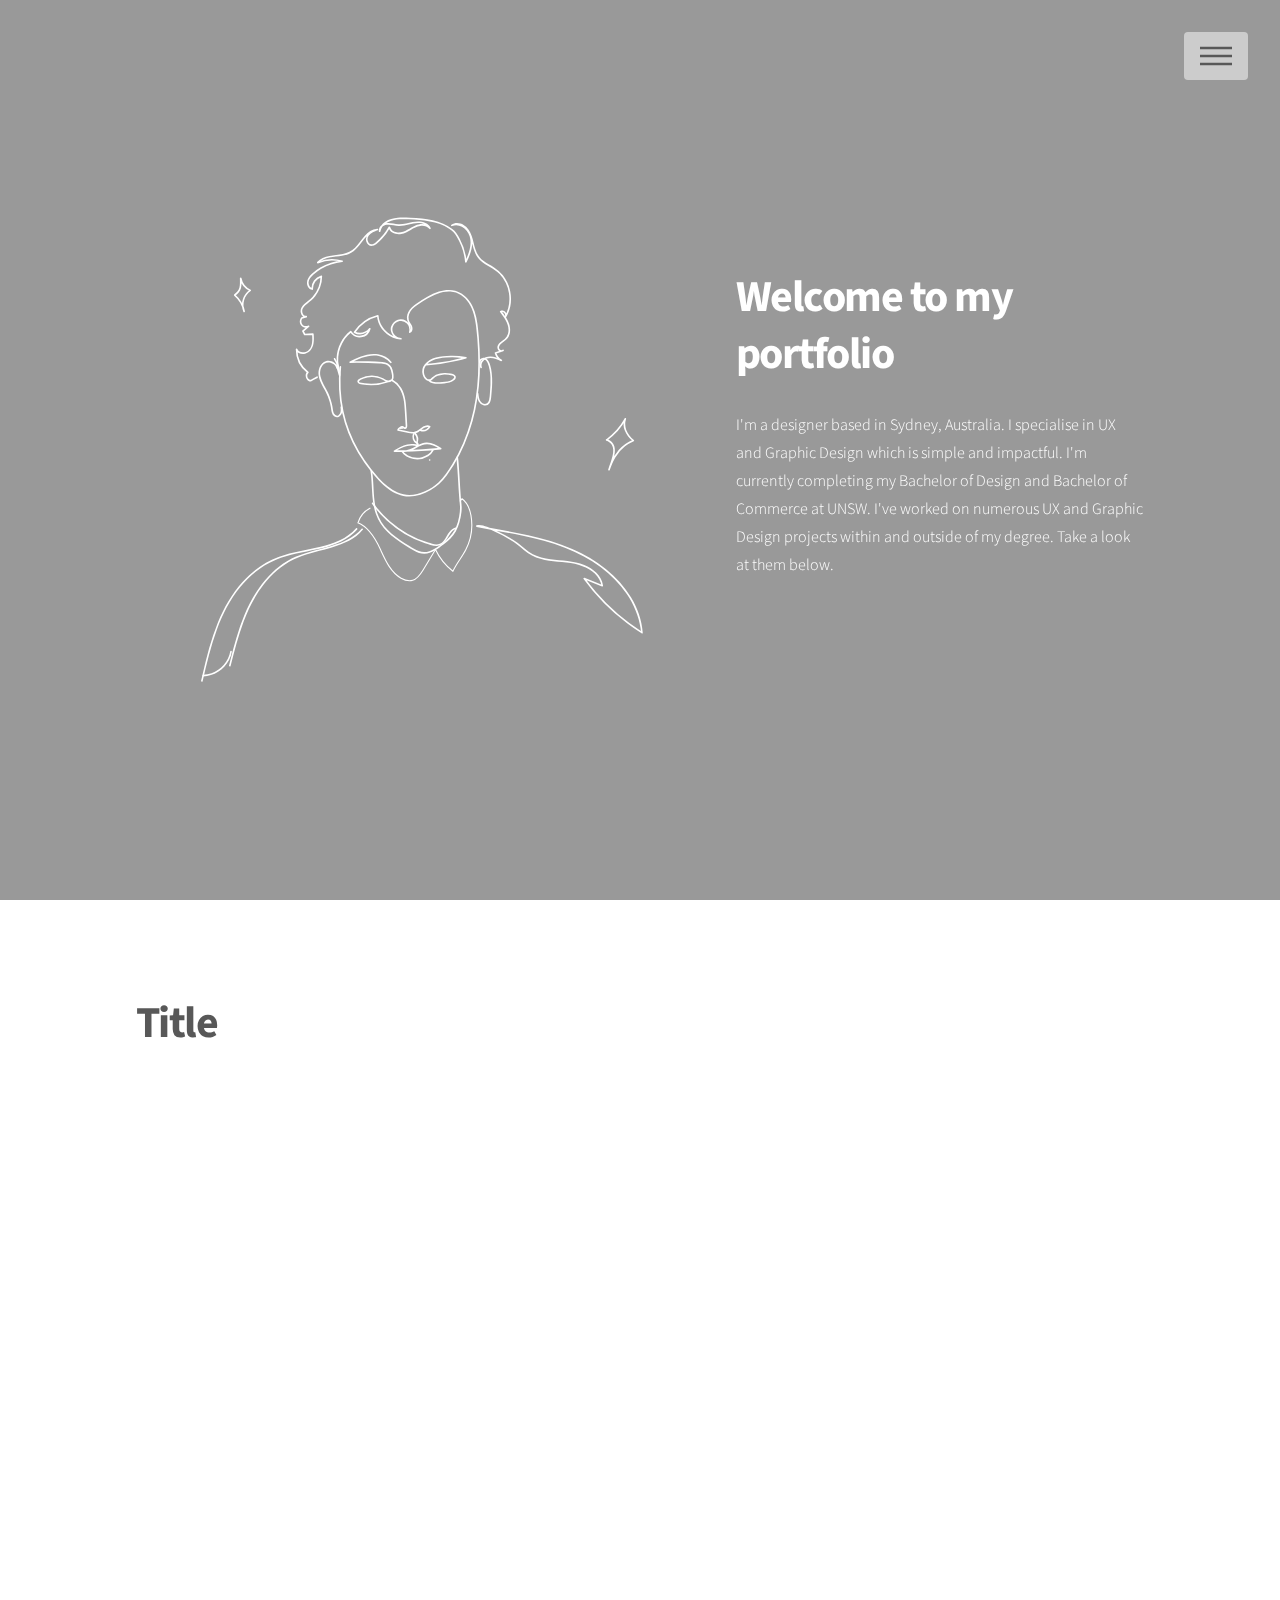
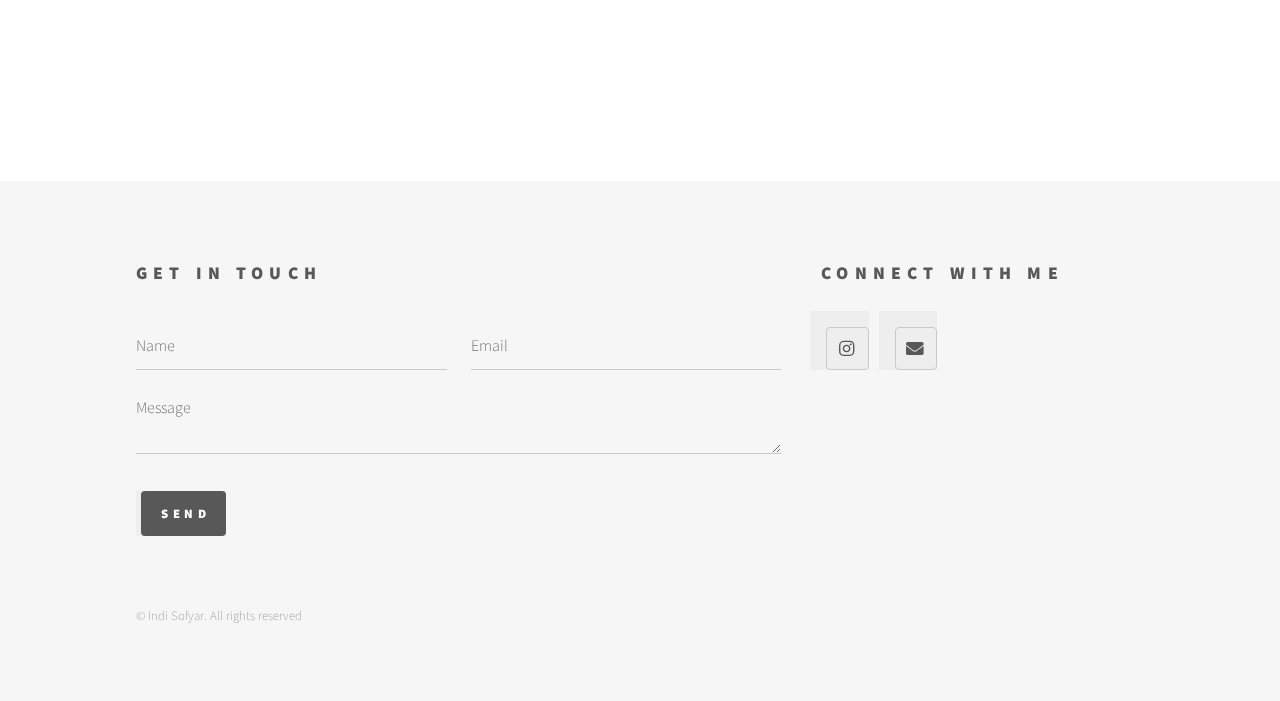
==== commit 0b6adc8c: "Lots of changes" ====
--- a/index.html
+++ b/index.html
@@ -4,7 +4,7 @@
 	html5up.net | @ajlkn
 	Free for personal and commercial use under the CCA 3.0 license (html5up.net/license)
 -->
-<html>
+<html lang="en">
 	<head style="height:700px">
 		<title>Indi Sofyar Portfolio</title>
 		<meta charset="utf-8" />
@@ -14,7 +14,6 @@
 	</head>
 	<body class="is-preload">
 		
-<hello></hello>
 		
 		<!-- Wrapper -->
 			<div id="wrapper">
@@ -55,7 +54,7 @@
 					<div id="main">
 						
 						<!-- Video Background -->
-						<div id="videocover">
+						<div class="videocover">
 							
 						</div>
 						<video autoplay muted loop id="myVideo">
@@ -67,7 +66,7 @@
 							<section>
 								
 								<header class="homepage text" style="float: right;">
-									<img src="indi illustration.svg" style="width:600px; float: left;">
+									<img src="images/indiIllustration.svg" style="width:600px; float: left;" alt="">
 
 									<h1 style="color: white; padding-top: 70px;">Welcome to my portfolio&nbsp;</h1>
 									<p style="color: white;">I'm a designer based in Sydney, Australia. I specialise in UX and Graphic Design which is simple and impactful. I'm currently completing my Bachelor of Design and Bachelor of Commerce at UNSW. I've worked on numerous UX and Graphic Design projects within and outside of my degree. Take a look at them below.&nbsp; &nbsp;</p>
@@ -78,28 +77,27 @@
 					</div>
 				<!-- Section 2-->
 					<div style="background-color: white; padding-bottom: 20px;" class="main" >
+					
 							<div class="inner">
-								<section>
-									<h1 style="color: gray; padding-top: 30px;"> Projects</h1>
-								</section>
-								<section>
-									<ul>
-										<li class="list active" data-filter="All">All projects</li>
-										<li class="list" data-filter="UX">UX/UI Projects</li>
-										<li class="list" data-filter="case">Case Studies</li>
-										<li class="list" data-filter="graphic">Graphic Design</li>
-									</ul>
-								</section>
-
+								<h1>Title</h1>
+								<!--
+								<div id="myBtnContainer">
+								  <button class="btn active" onclick="filterSelection('all')"> Show all</button>
+								  <button class="btn" onclick="filterSelection('nature')"> Nature</button>
+								  <button class="btn" onclick="filterSelection('cars')"> Cars</button>
+								  <button class="btn" onclick="filterSelection('people')"> People</button>
+								</div> -->
 
 
 								<section class="tiles">
-									<article class="style1">
-										<span class="image">
-											<img src="images/Web Template.png" alt="" />
+
+									<article class="style1 nature">
+										<span class="image">
+											<img src="images/enco.png" alt="" />
 									  </span>
 										<a href="generic.html">
-											<h2>Magna</h2>
+											<h2 class="appear">Enco</h2>
+											<p class="appear">Brand Design</p>
 											<!--
 											<div class="content">
 												<p>Sed nisl arcu euismod sit amet nisi lorem etiam dolor veroeros et feugiat.</p>
@@ -110,10 +108,11 @@
 
 									<article class="style2">
 										<span class="image">
-											<img src="images/pic02.jpg" alt="" />
-										</span>
-										<a href="generic.html">
-											<h2>Lorem</h2>
+											<img src="images/social_media_icon (1).png" alt="" />
+										</span>
+										<a href="generic.html">
+											<h2 class="appear">Couchers</h2>
+											<p class="appear">Brand Design</p>
 											<!--
 											<div class="content">
 												<p>Sed nisl arcu euismod sit amet nisi lorem etiam dolor veroeros et feugiat.</p>
@@ -123,10 +122,11 @@
 									</article>
 									<article class="style3">
 										<span class="image">
-											<img src="images/pic03.jpg" alt="" />
-										</span>
-										<a href="generic.html">
-											<h2>Feugiat</h2>
+											<img src="images/mythossquare.jpg" alt="" />
+										</span>
+										<a href="generic.html">
+											<h2 class="appear">UNSWeetened Magazine</h2>
+											<p class="appear">Publication Design</p>
 											<!--
 											<div class="content">
 												<p>Sed nisl arcu euismod sit amet nisi lorem etiam dolor veroeros et feugiat.</p>
@@ -136,7 +136,7 @@
 									</article>
 									<article class="style4">
 										<span class="image">
-											<img src="images/pic04.jpg" alt="" />
+											<img src="images/mythossquare.jpg" alt="" />
 										</span>
 										<a href="generic.html">
 											<h2>Tempus</h2><!--
@@ -149,8 +149,8 @@
 										<span class="image">
 											<img src="images/pic05.jpg" alt="" />
 										</span>
-										<a href="generic.html">
-											<h2>Aliquam</h2><!--
+										<a href="study-buddy.html">
+											<h2>Study Buddy</h2><!--
 											<div class="content">
 												<p>Sed nisl arcu euismod sit amet nisi lorem etiam dolor veroeros et feugiat.</p>
 											</div>-->
@@ -246,7 +246,7 @@
 								<h2>Connect with Me</h2>
 								<ul class="icons">
 									<li><a href="https://www.instagram.com/indi_sofyar/" class="icon brands style2 fa-instagram"><span class="label">Instagram</span></a></li>
-									<li><a href="mailto: indisofyar@gmail.com" class="icon solid style2 fa-envelope"><span class="label">Email</span></a></li>
+									<li><a href="mailto:indisofyar@gmail.com" class="icon solid style2 fa-envelope"><span class="label">Email</span></a></li>
 								</ul>
 							</section>
 							<ul class="copyright">
@@ -265,6 +265,7 @@
 			<script src="assets/js/breakpoints.min.js"></script>
 			<script src="assets/js/util.js"></script>
 			<script src="assets/js/main.js"></script>
+			<script src="assets/js/index.js"></script>
 
 
 	</body>
--- a/assets/css/main.css
+++ b/assets/css/main.css
@@ -39,7 +39,176 @@
 	z-index: -2;
 }
 
-#videocover{
+/* Style background image */
+.background-image-div {
+	display: block;
+	height: 1040px;
+	width: 100%;
+	position: relative;
+	background-color: black;
+}
+
+.background-image {
+	z-index: -1;
+	object-fit: cover;
+	width: 100%;
+	height: 100%;
+	opacity: 0.8;
+	vertical-align: bottom;
+	
+}
+
+.background-image-text {
+	position: absolute;
+	bottom:1.25em;
+	left: 1em;
+	font-size: 2em;
+	color: white;
+	text-shadow: 1px 1px 8px rgba(0,0,0, 0.3);
+	margin: 0;
+}
+
+.background-image-text p, .background-image-text h1{
+	margin: 0;
+}
+
+.text-column {
+  	float: left;
+  	width: 25%;
+	font-size: 0.7em;
+}
+
+@media screen and (max-width:800px){
+	.text-column{
+		width:33%;
+	}
+}
+
+
+/* The different sections available for navigation */
+
+.floating-side-text {
+	position: fixed;
+	color: white;
+	top: 200px;
+	z-index: 2;
+	right:100px;
+}
+
+.floating-side-text a {
+	color: black;
+	border: 1px none white;
+	border-radius: 5px;
+	padding: 4px;
+	background-color: white;
+	margin-bottom: 2px;
+}
+
+
+
+/* Clear floats after the columns */
+.text-row:after {
+	padding-top: 100px;	
+  content: "";
+  display: table;
+  clear: both;
+}
+
+.row {
+  margin: 8px -16px;
+}
+
+/*Makes things invisible by default and appear on hover */
+.appear {
+	display: none;
+}
+
+article:hover .appear {
+  	opacity:100%;
+  	transition:opacity 1s;
+	display: block;
+	
+}
+
+/* Add padding BETWEEN each column (if you want) */
+.row,
+.row > .column {
+  padding: 8px;
+}
+
+/* Create three equal columns that floats next to each other */
+.column {
+  float: left;
+  width: 33.33%;
+  display: none; /* Hide columns by default */
+}
+
+/* Clear floats after rows */
+.row:after {
+  content: "";
+  display: table;
+  clear: both;
+}
+
+/* Content */
+.content {
+  background-color: white;
+  padding: 10px;
+}
+
+/* The "show" class is added to the filtered elements */
+.show {
+  display: block;
+}
+
+/* Style the buttons */
+.btn {
+  border: none;
+  outline: none;
+  padding: 12px 16px;
+  background-color: white;
+  cursor: pointer;
+}
+
+/* Add a grey background color on mouse-over */
+.btn:hover {
+  background-color: #ddd;
+}
+
+/* Add a dark background color to the active button */
+.btn.active {
+  background-color: #666;
+   color: white;
+}
+
+
+/* The "show" class is added to the filtered elements */
+.show {
+  display: flex !important;
+}
+
+/* Style the buttons */
+.btn {
+
+  outline: none;
+  padding: 12px 16px;
+  background-color: white;
+  cursor: pointer;
+
+}
+
+.btn:hover {
+  background-color: #ddd;
+	  border: 4px;
+	border-color: #2c8282 !important;
+}
+
+.btn.active {
+  background-color: #666;
+  color: white;
+}
+
+.videocover{
 	position: fixed;
 	right: 0;
 	bottom: 0;
@@ -69,11 +238,16 @@
   background: #000;
   color: #fff;
   cursor: pointer;
+	
 }
 
 #myBtn:hover {
   background: #ddd;
   color: black;
+}
+
+#myBtnContainer {
+	padding: 20px 0;
 }
 
 body {
@@ -134,6 +308,8 @@
 		html, body {
 			min-width: 320px;
 		}
+		
+
 
 	}
 
@@ -231,6 +407,8 @@
 				font-size: 2em;
 				margin: 0 0 1em 0;
 			}
+			
+			
 
 		}
 
@@ -2385,12 +2563,12 @@
 		border-radius: 4px;
 		border: 0;
 		display: inline-block;
-		position: relative;
-	}
+		position: relative;	}
 
 		.image img {
 			border-radius: 4px;
 			display: block;
+			object-fit: contain;
 		}
 
 		.image.left, .image.right {
@@ -2568,8 +2746,8 @@
 		input[type="button"]:hover,
 		button:hover,
 		.button:hover {
-			color: #f2849e !important;
-			box-shadow: inset 0 0 0 2px #f2849e;
+			color: ##2c8282;
+			box-shadow: inset 0 0 0 2px ##2c8282;
 		}
 
 		input[type="submit"]:active,
@@ -2611,7 +2789,7 @@
 			input[type="button"].primary:hover,
 			button.primary:hover,
 			.button.primary:hover {
-				background-color: #f2849e;
+				background-color: #2c8282;
 			}
 
 			input[type="submit"].primary:active,
@@ -2619,7 +2797,7 @@
 			input[type="button"].primary:active,
 			button.primary:active,
 			.button.primary:active {
-				background-color: #ee5f81;
+				background-color: #2c8282;
 			}
 
 		input[type="submit"].disabled, input[type="submit"]:disabled,
@@ -2646,7 +2824,7 @@
 		-webkit-flex-wrap: wrap;
 		-ms-flex-wrap: wrap;
 		flex-wrap: wrap;
-		postiion: relative;
+		postition: relative;
 		margin: -2.5em 0 0 -2.5em;
 	}
 
@@ -2658,6 +2836,7 @@
 			position: relative;
 			width: calc(33.33333% - 2.5em);
 			margin: 2.5em 0 0 2.5em;
+			display: flex;
 		}
 
 			.tiles article > .image {
@@ -2779,7 +2958,7 @@
 					.tiles article > a .content > :last-child {
 						margin-bottom: 0;
 					}
-
+/* Colours the background of article tyles?
 			.tiles article.style1 > .image:before {
 				background-color: #2c8282;
 			}
@@ -2803,6 +2982,7 @@
 			.tiles article.style6 > .image:before {
 				background-color: #497072;
 			}
+*/
 
 			body:not(.is-touch) .tiles article:hover > .image {
 				-moz-transform: scale(1.1);
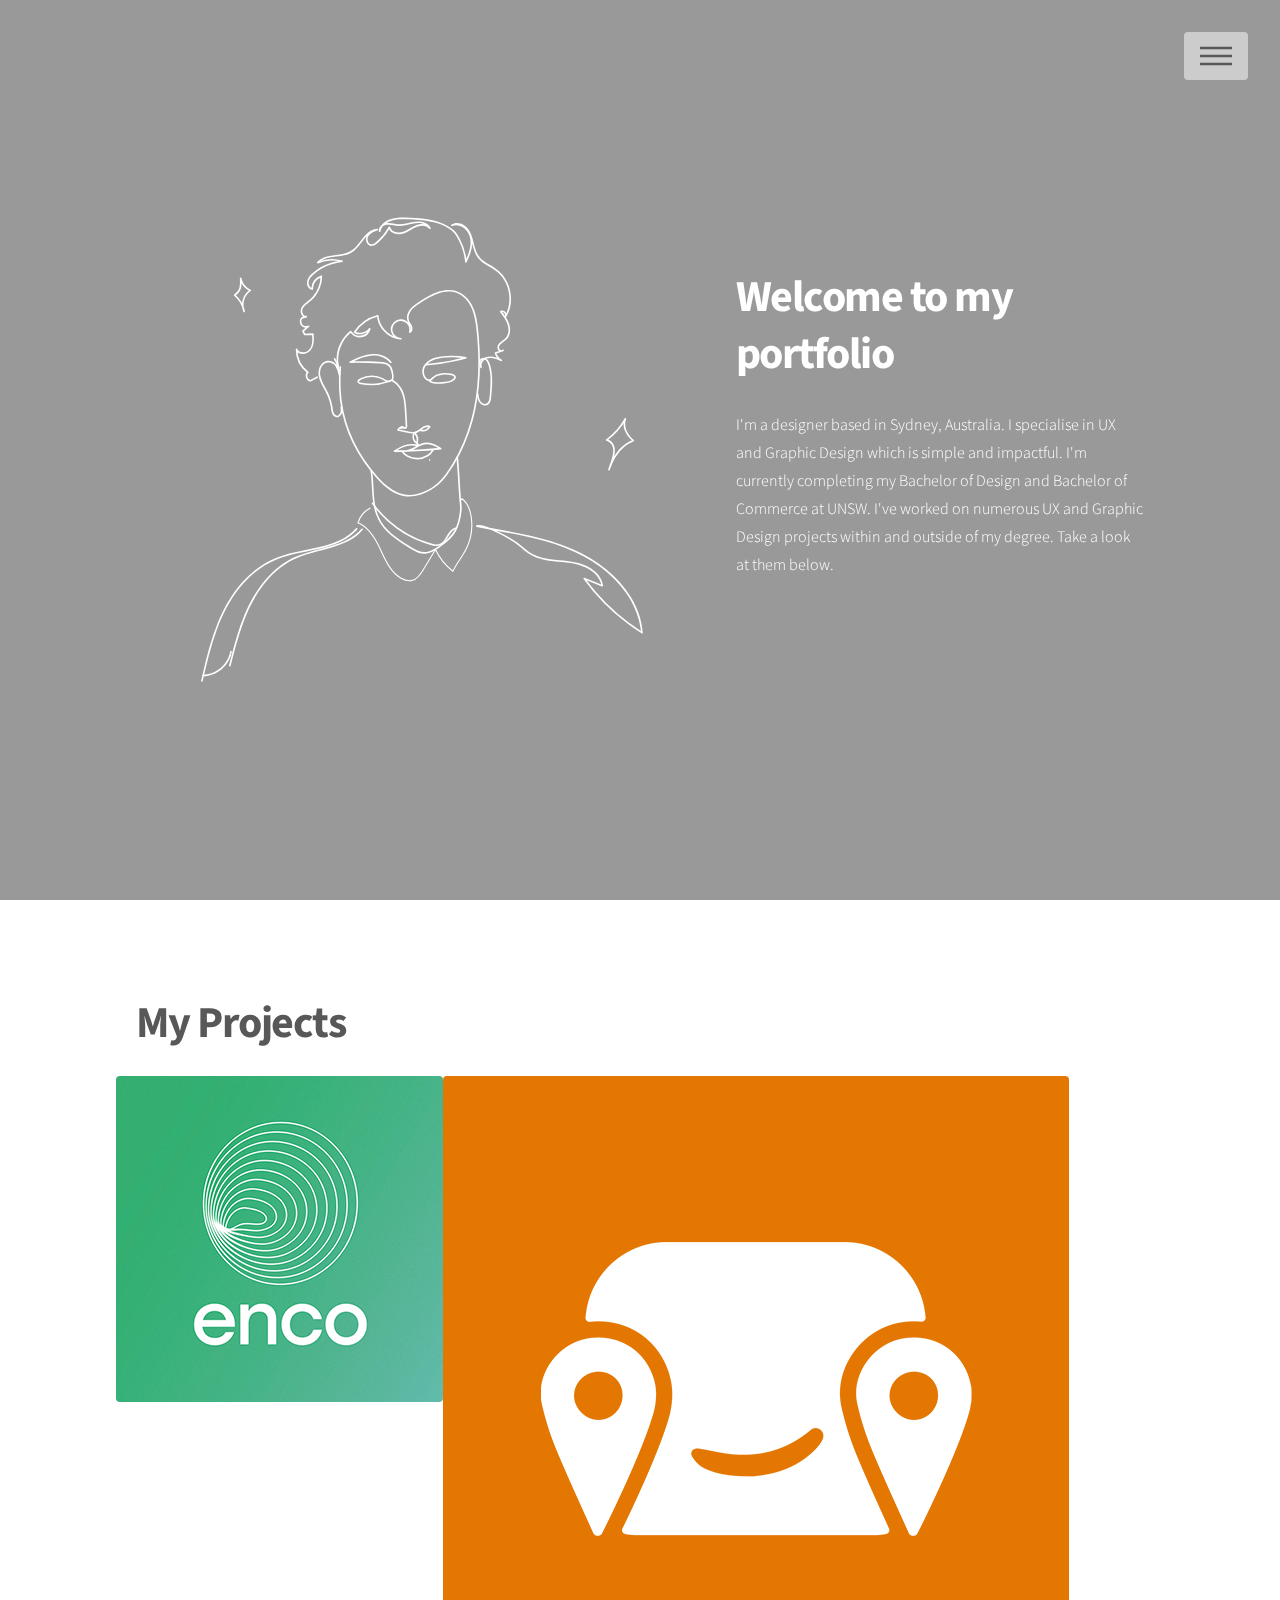
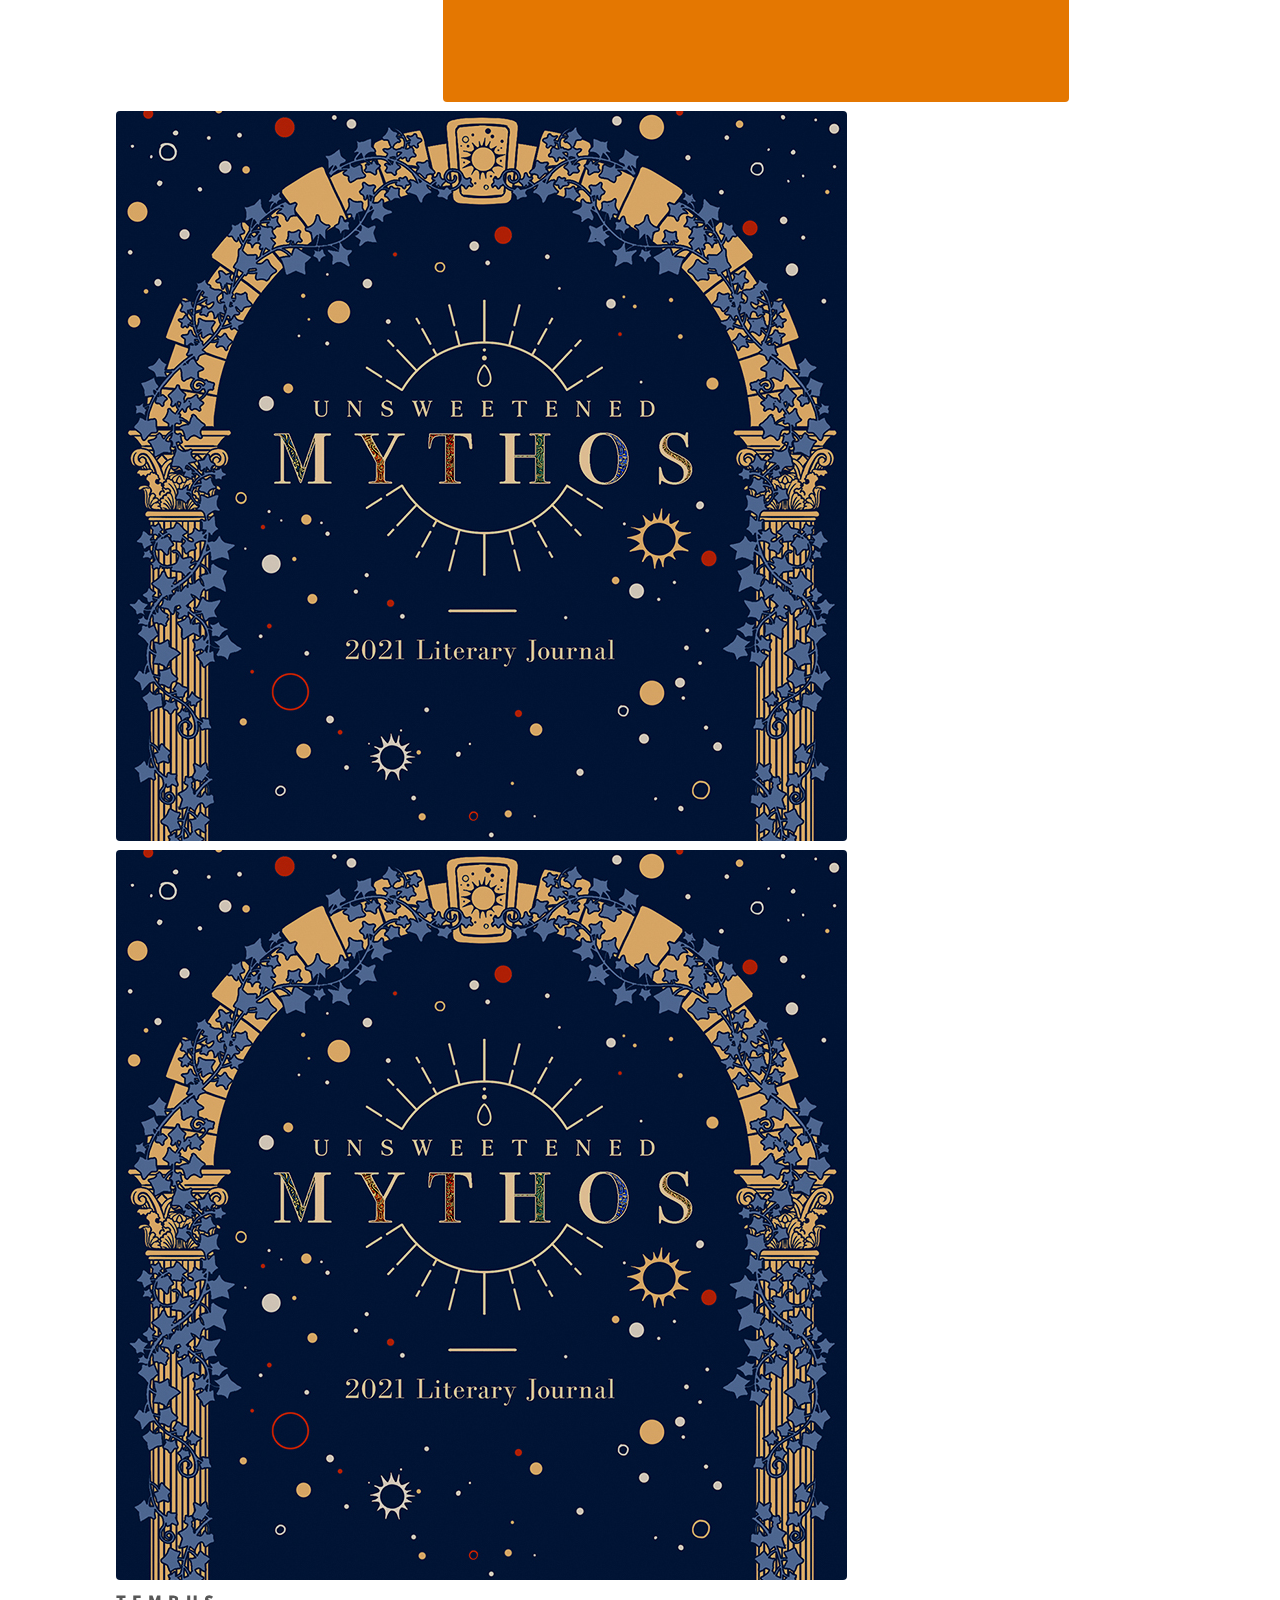
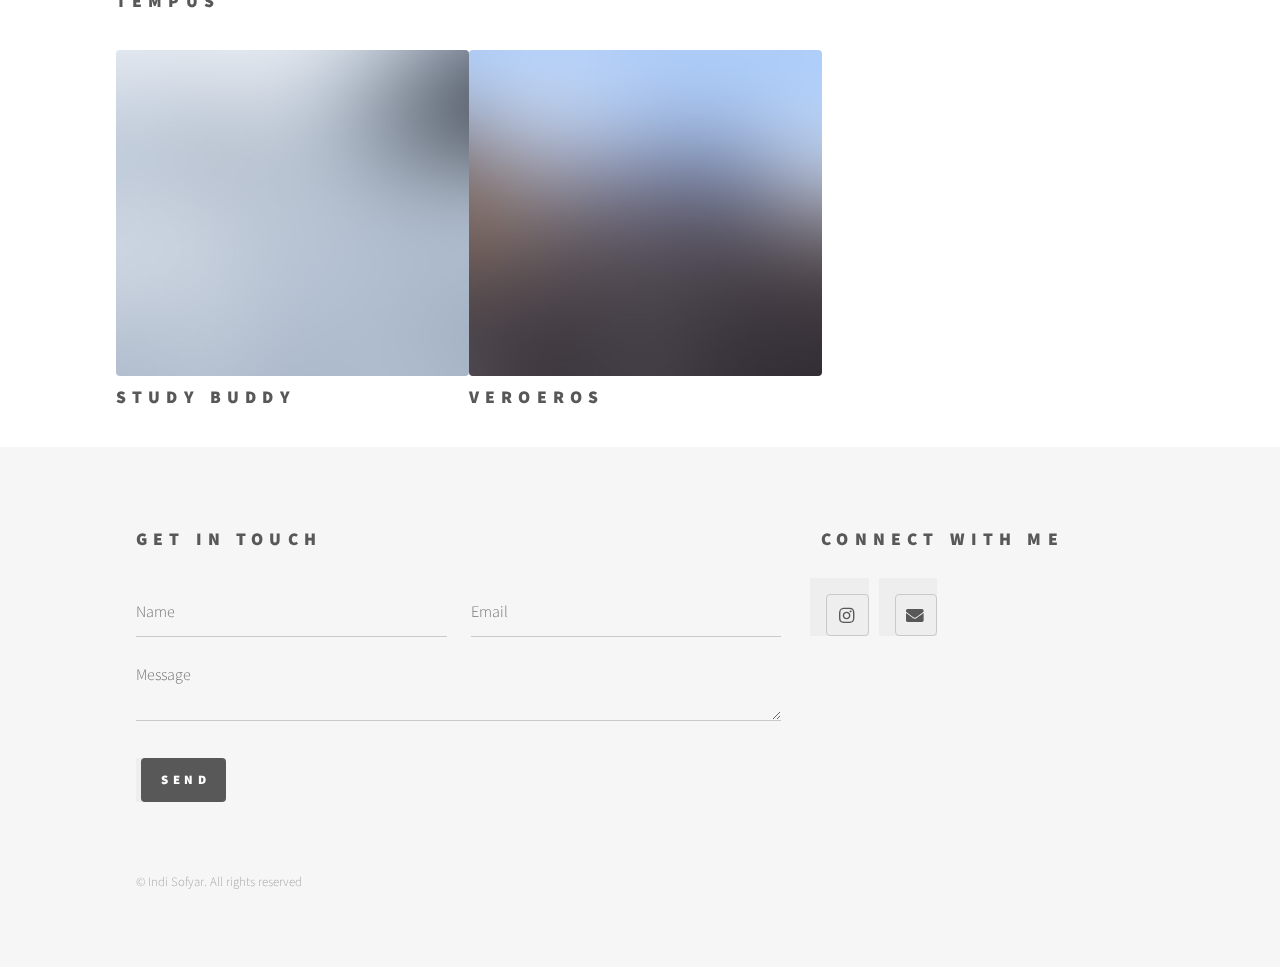
==== commit 6357f015: "failed attempts at fixing stuff" ====
--- a/index.html
+++ b/index.html
@@ -76,10 +76,9 @@
 					  </div>
 					</div>
 				<!-- Section 2-->
-					<div style="background-color: white; padding-bottom: 20px;" class="main" >
-					
+					<div style="background-color: white;" class="main" >
 							<div class="inner">
-								<h1>Title</h1>
+								<h1>My Projects</h1>
 								<!--
 								<div id="myBtnContainer">
 								  <button class="btn active" onclick="filterSelection('all')"> Show all</button>
@@ -91,7 +90,7 @@
 
 								<section class="tiles">
 
-									<article class="style1 nature">
+									<div class="style1 article">
 										<span class="image">
 											<img src="images/enco.png" alt="" />
 									  </span>
@@ -104,9 +103,9 @@
 											</div>
 											-->
 										</a>
-									</article>
-
-									<article class="style2">
+									</div>
+
+									<div class="style2 article">
 										<span class="image">
 											<img src="images/social_media_icon (1).png" alt="" />
 										</span>
@@ -119,8 +118,8 @@
 											</div>
 											-->
 										</a>
-									</article>
-									<article class="style3">
+									</div>
+									<div class="style3 article">
 										<span class="image">
 											<img src="images/mythossquare.jpg" alt="" />
 										</span>
@@ -133,8 +132,8 @@
 											</div>-->
 
 										</a>
-									</article>
-									<article class="style4">
+									</div>
+									<div class="style4 article">
 										<span class="image">
 											<img src="images/mythossquare.jpg" alt="" />
 										</span>
@@ -144,8 +143,8 @@
 												<p>Sed nisl arcu euismod sit amet nisi lorem etiam dolor veroeros et feugiat.</p>
 											</div>-->
 										</a>
-									</article>
-									<article class="style5">
+									</div>
+									<div class="style5 article">
 										<span class="image">
 											<img src="images/pic05.jpg" alt="" />
 										</span>
@@ -155,8 +154,8 @@
 												<p>Sed nisl arcu euismod sit amet nisi lorem etiam dolor veroeros et feugiat.</p>
 											</div>-->
 										</a>
-									</article>
-									<article class="style6">
+									</div>
+									<div class="style6 article">
 										<span class="image">
 											<img src="images/pic06.jpg" alt="" />
 										</span>
@@ -166,10 +165,10 @@
 												<p>Sed nisl arcu euismod sit amet nisi lorem etiam dolor veroeros et feugiat.</p>
 											</div>-->
 										</a>
-									</article>
+									</div>
 
 									<!-- STUFF I DONT NEED ATM
-									<article class="style2">
+									<div class="style2">
 										<span class="image">
 											<img src="images/pic07.jpg" alt="" />
 										</span>
@@ -179,8 +178,8 @@
 												<p>Sed nisl arcu euismod sit amet nisi lorem etiam dolor veroeros et feugiat.</p>
 											</div>
 										</a>
-									</article>
-									<article class="style3">
+									</div>
+									<div class="style3">
 										<span class="image">
 											<img src="images/pic08.jpg" alt="" />
 										</span>
@@ -190,8 +189,8 @@
 												<p>Sed nisl arcu euismod sit amet nisi lorem etiam dolor veroeros et feugiat.</p>
 											</div>
 										</a>
-									</article>
-									<article class="style1">
+									</div>
+									<div class="style1">
 										<span class="image">
 											<img src="images/pic09.jpg" alt="" />
 										</span>
@@ -201,8 +200,8 @@
 												<p>Sed nisl arcu euismod sit amet nisi lorem etiam dolor veroeros et feugiat.</p>
 											</div>
 										</a>
-									</article>
-									<article class="style5">
+									</div>
+									<div class="style5">
 										<span class="image">
 											<img src="images/pic10.jpg" alt="" />
 										</span>
@@ -212,7 +211,7 @@
 												<p>Sed nisl arcu euismod sit amet nisi lorem etiam dolor veroeros et feugiat.</p>
 											</div>
 										</a>
-									</article>
+									</div>
 									-->
 
 							  </section>
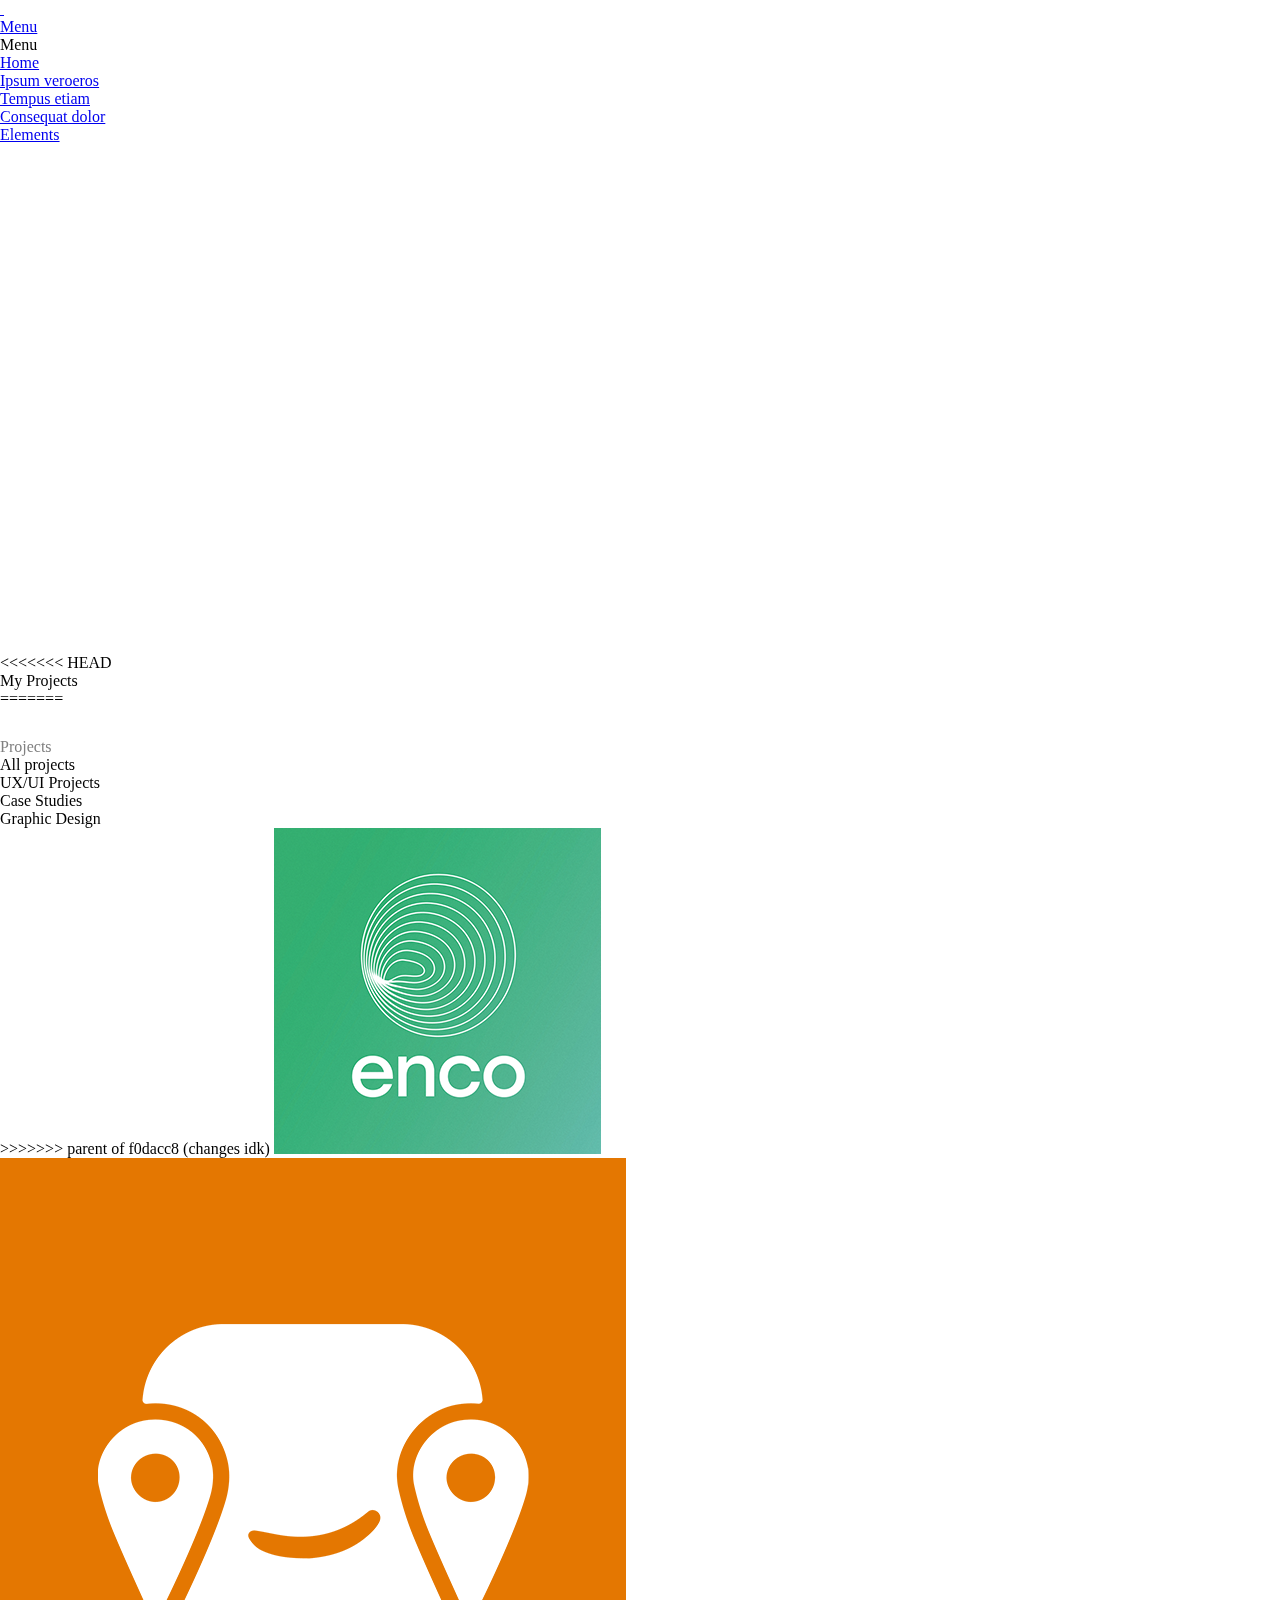
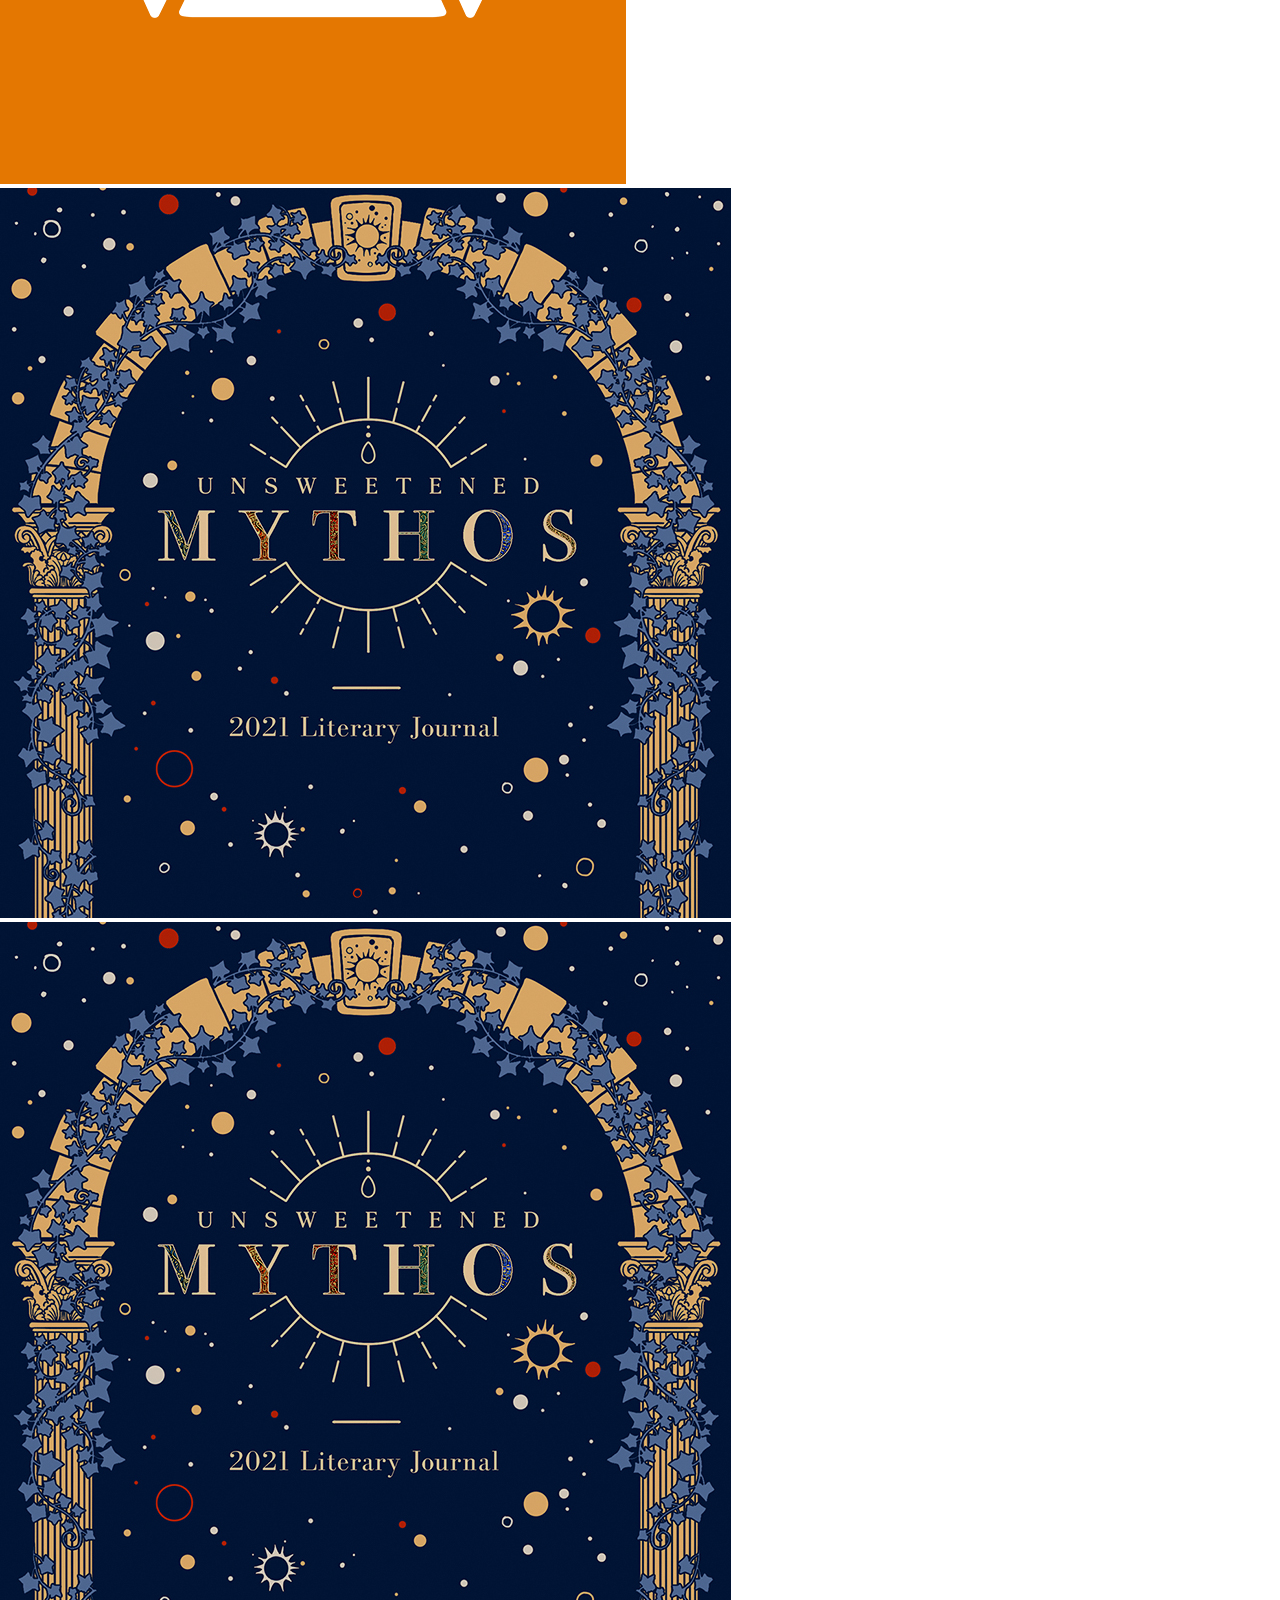
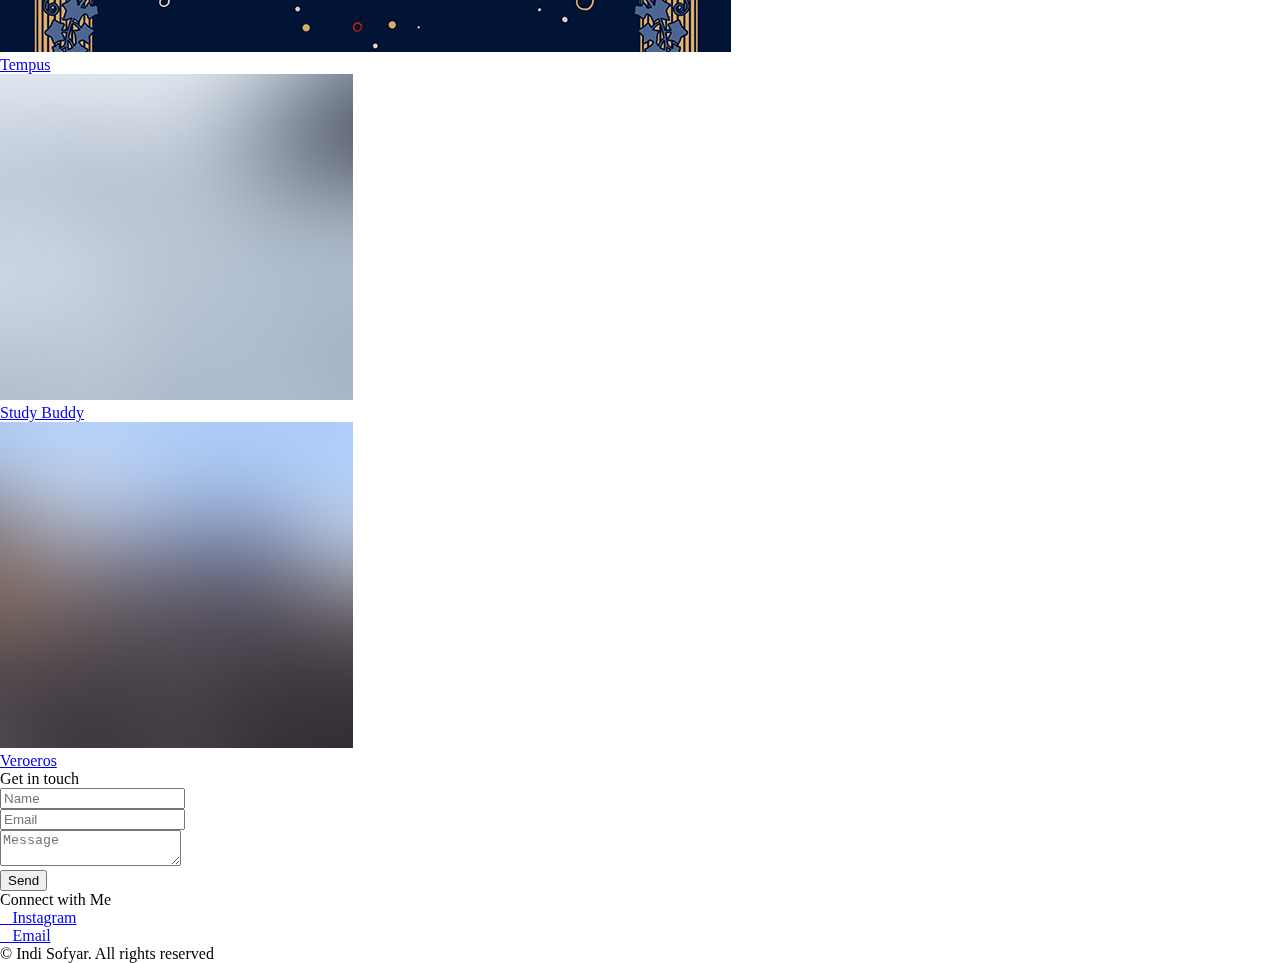
==== commit f8e2db14: ":(" ====
--- a/index.html
+++ b/index.html
@@ -4,7 +4,7 @@
 	html5up.net | @ajlkn
 	Free for personal and commercial use under the CCA 3.0 license (html5up.net/license)
 -->
-<html lang="en">
+<html>
 	<head style="height:700px">
 		<title>Indi Sofyar Portfolio</title>
 		<meta charset="utf-8" />
@@ -14,6 +14,7 @@
 	</head>
 	<body class="is-preload">
 		
+<hello></hello>
 		
 		<!-- Wrapper -->
 			<div id="wrapper">
@@ -66,7 +67,7 @@
 							<section>
 								
 								<header class="homepage text" style="float: right;">
-									<img src="images/indiIllustration.svg" style="width:600px; float: left;" alt="">
+									<img src="indi illustration.svg" style="width:600px; float: left;">
 
 									<h1 style="color: white; padding-top: 70px;">Welcome to my portfolio&nbsp;</h1>
 									<p style="color: white;">I'm a designer based in Sydney, Australia. I specialise in UX and Graphic Design which is simple and impactful. I'm currently completing my Bachelor of Design and Bachelor of Commerce at UNSW. I've worked on numerous UX and Graphic Design projects within and outside of my degree. Take a look at them below.&nbsp; &nbsp;</p>
@@ -78,6 +79,7 @@
 				<!-- Section 2-->
 					<div style="background-color: white;" class="main" >
 							<div class="inner">
+<<<<<<< HEAD
 								<h1>My Projects</h1>
 								<!--
 								<div id="myBtnContainer">
@@ -91,8 +93,26 @@
 								<section class="tiles">
 
 									<div class="style1 article">
-										<span class="image">
-											<img src="images/enco.png" alt="" />
+=======
+								<section>
+									<h1 style="color: gray; padding-top: 30px;"> Projects</h1>
+								</section>
+								<section>
+									<ul>
+										<li class="list active" data-filter="All">All projects</li>
+										<li class="list" data-filter="UX">UX/UI Projects</li>
+										<li class="list" data-filter="case">Case Studies</li>
+										<li class="list" data-filter="graphic">Graphic Design</li>
+									</ul>
+								</section>
+
+
+
+								<section class="tiles">
+									<article class="style1">
+>>>>>>> parent of f0dacc8 (changes idk)
+										<span class="image">
+											<img src="images/Web Template.png" alt="" />
 									  </span>
 										<a href="generic.html">
 											<h2 class="appear">Enco</h2>
@@ -245,7 +265,7 @@
 								<h2>Connect with Me</h2>
 								<ul class="icons">
 									<li><a href="https://www.instagram.com/indi_sofyar/" class="icon brands style2 fa-instagram"><span class="label">Instagram</span></a></li>
-									<li><a href="mailto:indisofyar@gmail.com" class="icon solid style2 fa-envelope"><span class="label">Email</span></a></li>
+									<li><a href="mailto: indisofyar@gmail.com" class="icon solid style2 fa-envelope"><span class="label">Email</span></a></li>
 								</ul>
 							</section>
 							<ul class="copyright">
@@ -264,7 +284,6 @@
 			<script src="assets/js/breakpoints.min.js"></script>
 			<script src="assets/js/util.js"></script>
 			<script src="assets/js/main.js"></script>
-			<script src="assets/js/index.js"></script>
 
 
 	</body>
--- a/assets/css/main.css
+++ b/assets/css/main.css
@@ -39,6 +39,7 @@
 	z-index: -2;
 }
 
+<<<<<<< HEAD
 /* Style background image */
 .background-image-div {
 	display: block;
@@ -123,7 +124,7 @@
 	display: none;
 }
 
-article:hover .appear {
+.article:hover .appear {
   	opacity:100%;
   	transition:opacity 1s;
 	display: block;
@@ -209,6 +210,9 @@
 }
 
 .videocover{
+=======
+#videocover{
+>>>>>>> parent of f0dacc8 (changes idk)
 	position: fixed;
 	right: 0;
 	bottom: 0;
@@ -238,16 +242,11 @@
   background: #000;
   color: #fff;
   cursor: pointer;
-	
 }
 
 #myBtn:hover {
   background: #ddd;
   color: black;
-}
-
-#myBtnContainer {
-	padding: 20px 0;
 }
 
 body {
@@ -2746,8 +2745,8 @@
 		input[type="button"]:hover,
 		button:hover,
 		.button:hover {
-			color: ##2c8282;
-			box-shadow: inset 0 0 0 2px ##2c8282;
+			color: #f2849e !important;
+			box-shadow: inset 0 0 0 2px #f2849e;
 		}
 
 		input[type="submit"]:active,
@@ -2789,7 +2788,7 @@
 			input[type="button"].primary:hover,
 			button.primary:hover,
 			.button.primary:hover {
-				background-color: #2c8282;
+				background-color: #f2849e;
 			}
 
 			input[type="submit"].primary:active,
@@ -2797,7 +2796,7 @@
 			input[type="button"].primary:active,
 			button.primary:active,
 			.button.primary:active {
-				background-color: #2c8282;
+				background-color: #ee5f81;
 			}
 
 		input[type="submit"].disabled, input[type="submit"]:disabled,
@@ -2824,11 +2823,15 @@
 		-webkit-flex-wrap: wrap;
 		-ms-flex-wrap: wrap;
 		flex-wrap: wrap;
-		postition: relative;
+<<<<<<< HEAD
+		position: relative;
+=======
+		postiion: relative;
+>>>>>>> parent of f0dacc8 (changes idk)
 		margin: -2.5em 0 0 -2.5em;
 	}
 
-		.tiles article {
+		.article {
 			-moz-transition: -moz-transform 0.5s ease, opacity 0.5s ease;
 			-webkit-transition: -webkit-transform 0.5s ease, opacity 0.5s ease;
 			-ms-transition: -ms-transform 0.5s ease, opacity 0.5s ease;
@@ -2836,10 +2839,9 @@
 			position: relative;
 			width: calc(33.33333% - 2.5em);
 			margin: 2.5em 0 0 2.5em;
-			display: flex;
-		}
-
-			.tiles article > .image {
+		}
+
+			.article > .image {
 				-moz-transition: -moz-transform 0.5s ease;
 				-webkit-transition: -webkit-transform 0.5s ease;
 				-ms-transition: -ms-transform 0.5s ease;
@@ -2852,12 +2854,12 @@
 				object-fit: cover;
 			}
 
-				.tiles article > .image img {
+				.article > .image img {
 					display: block;
 					width: 100%;
 				}
 
-				.tiles article > .image:before {
+				.article > .image:before {
 					pointer-events: none;
 					-moz-transition: background-color 0.5s ease, opacity 0.5s ease;
 					-webkit-transition: background-color 0.5s ease, opacity 0.5s ease;
@@ -2875,7 +2877,7 @@
 					opacity: 0.4;
 				}
 
-				.tiles article > .image:after {
+				.article > .image:after {
 					pointer-events: none;
 					-moz-transition: opacity 0.5s ease;
 					-webkit-transition: opacity 0.5s ease;
@@ -2896,7 +2898,7 @@
 					z-index: 2;
 				}
 
-			.tiles article > a {
+			.article a {
 				display: -moz-flex;
 				display: -webkit-flex;
 				display: -ms-flex;
@@ -2931,19 +2933,19 @@
 				z-index: 3;
 			}
 
-				.tiles article > a > :last-child {
+				.article > a > :last-child {
 					margin: 0;
 				}
 
-				.tiles article > a:hover {
+				.article > a:hover {
 					color: #ffffff !important;
 				}
 
-				.tiles article > a h2 {
+				.article > a h2 {
 					margin: 0;
 				}
 
-				.tiles article > a .content {
+				.article > a .content {
 					-moz-transition: max-height 0.5s ease, opacity 0.5s ease;
 					-webkit-transition: max-height 0.5s ease, opacity 0.5s ease;
 					-ms-transition: max-height 0.5s ease, opacity 0.5s ease;
@@ -2955,52 +2957,52 @@
 					opacity: 0;
 				}
 
-					.tiles article > a .content > :last-child {
+					.article > a .content > :last-child {
 						margin-bottom: 0;
 					}
 /* Colours the background of article tyles?
-			.tiles article.style1 > .image:before {
+			.tiles .article.style1 > .image:before {
 				background-color: #2c8282;
 			}
 
-			.tiles article.style2 > .image:before {
+			.tiles .article.style2 > .image:before {
 				background-color: #355e5e;
 			}
 
-			.tiles article.style3 > .image:before {
+			.tiles .article.style3 > .image:before {
 				background-color: #2f555b;
 			}
 
-			.tiles article.style4 > .image:before {
+			.tiles .article.style4 > .image:before {
 				background-color: #2c4247;
 			}
 
-			.tiles article.style5 > .image:before {
+			.tiles .article.style5 > .image:before {
 				background-color: #2d737a;
 			}
 
-			.tiles article.style6 > .image:before {
+			.tiles .article.style6 > .image:before {
 				background-color: #497072;
 			}
 */
 
-			body:not(.is-touch) .tiles article:hover > .image {
+			body:not(.is-touch) .tiles .article:hover > .image {
 				-moz-transform: scale(1.1);
 				-webkit-transform: scale(1.1);
 				-ms-transform: scale(1.1);
 				transform: scale(1.1);
 			}
 
-				body:not(.is-touch) .tiles article:hover > .image:before {
+				body:not(.is-touch) .tiles .article:hover > .image:before {
 					background-color: #333333;
 					opacity: 0.35;
 				}
 
-				body:not(.is-touch) .tiles article:hover > .image:after {
+				body:not(.is-touch) .tiles .article:hover > .image:after {
 					opacity: 0;
 				}
 
-			body:not(.is-touch) .tiles article:hover .content {
+			body:not(.is-touch) .tiles .article:hover .content {
 				max-height: 15em;
 				opacity: 1;
 			}
@@ -3015,6 +3017,7 @@
 			-ms-transform: scale(0.9);
 			transform: scale(0.9);
 			opacity: 0;
+			transition: 1s;	
 		}
 
 		body.is-touch .tiles article .content {
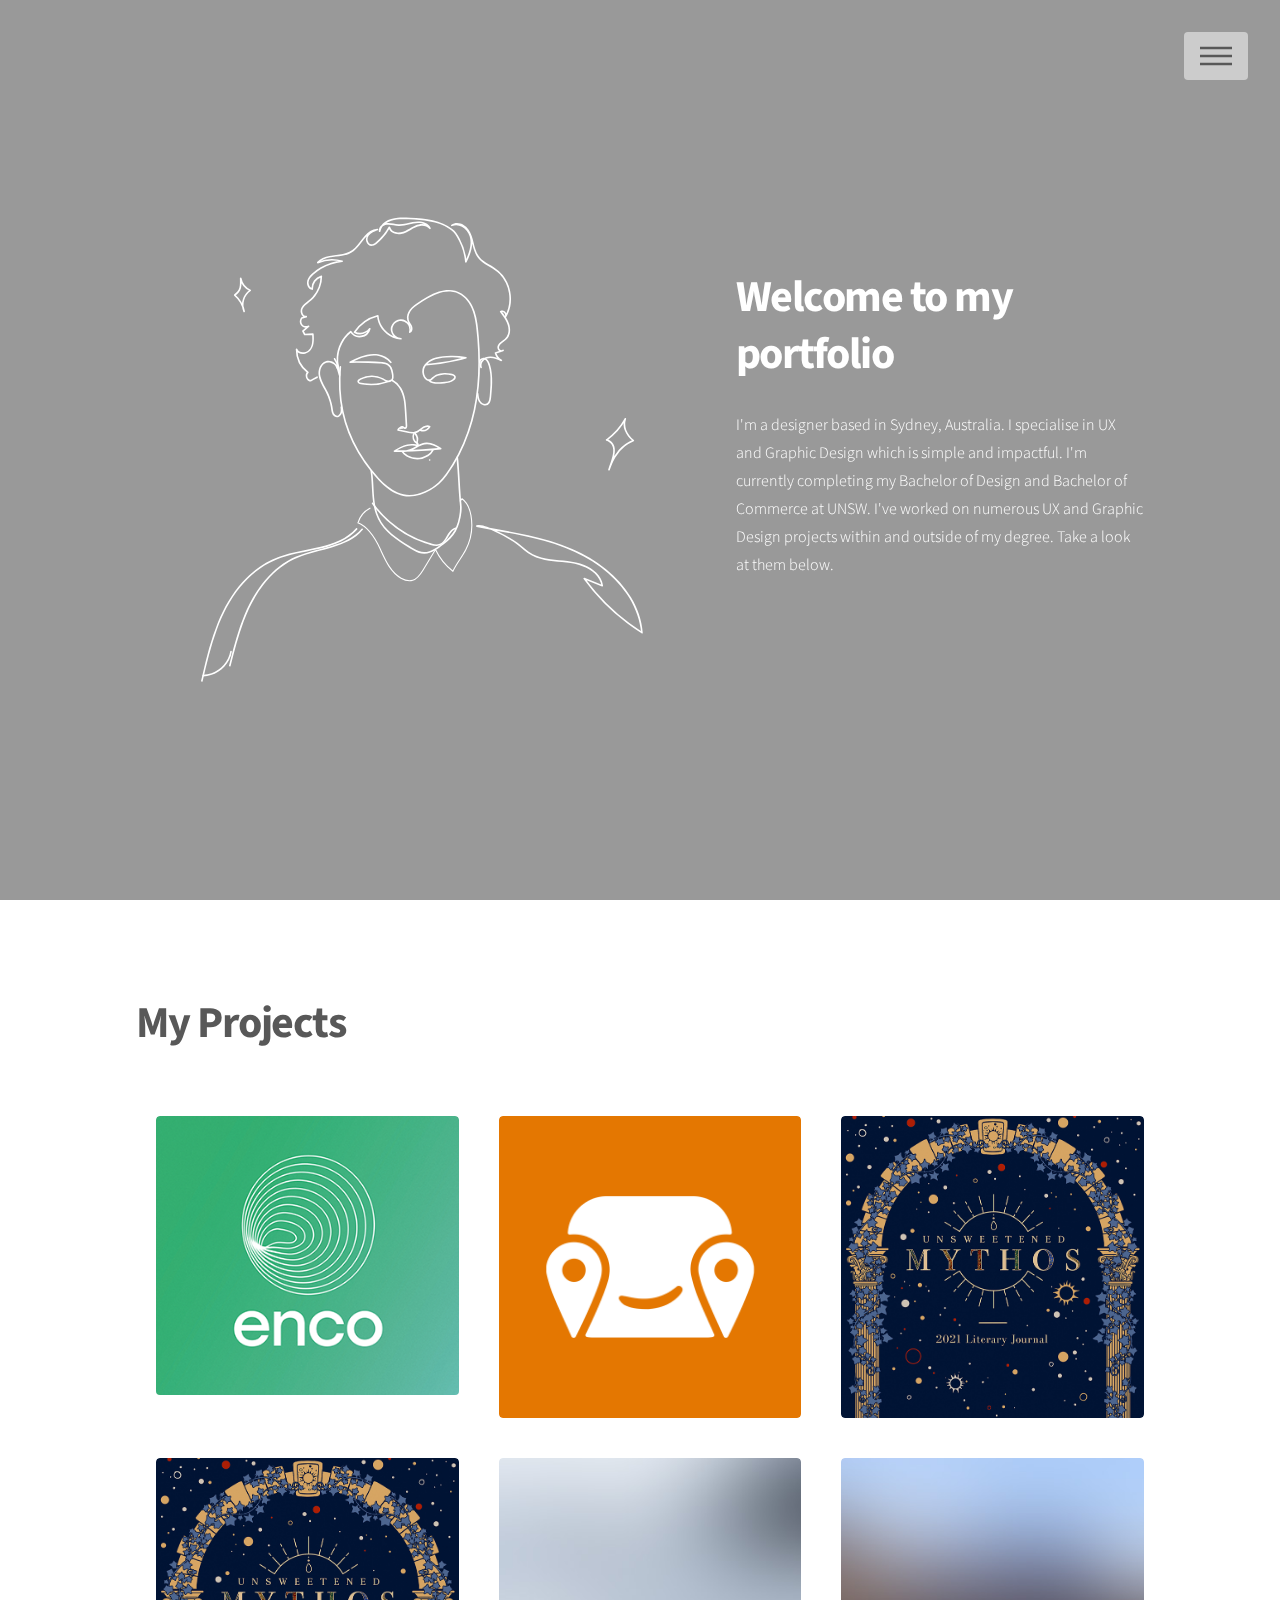
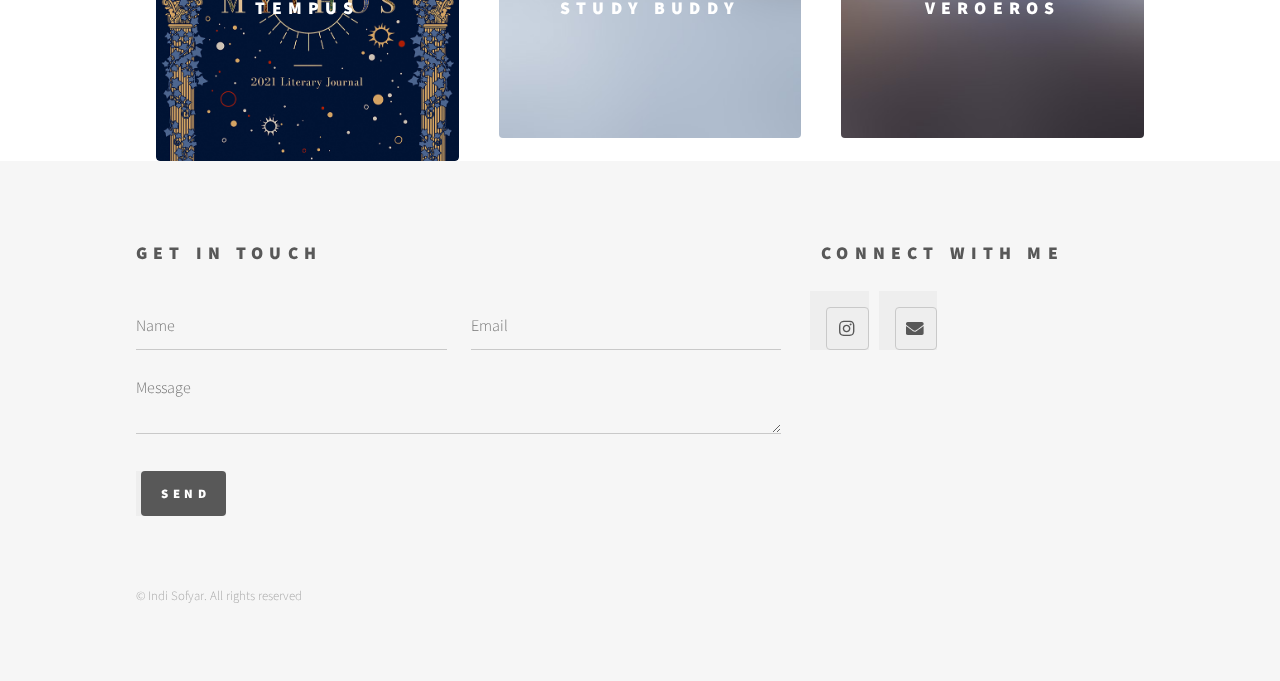
==== commit df4e0e87: "Revert ":("" ====
--- a/index.html
+++ b/index.html
@@ -4,7 +4,7 @@
 	html5up.net | @ajlkn
 	Free for personal and commercial use under the CCA 3.0 license (html5up.net/license)
 -->
-<html>
+<html lang="en">
 	<head style="height:700px">
 		<title>Indi Sofyar Portfolio</title>
 		<meta charset="utf-8" />
@@ -14,7 +14,6 @@
 	</head>
 	<body class="is-preload">
 		
-<hello></hello>
 		
 		<!-- Wrapper -->
 			<div id="wrapper">
@@ -67,7 +66,7 @@
 							<section>
 								
 								<header class="homepage text" style="float: right;">
-									<img src="indi illustration.svg" style="width:600px; float: left;">
+									<img src="images/indiIllustration.svg" style="width:600px; float: left;" alt="">
 
 									<h1 style="color: white; padding-top: 70px;">Welcome to my portfolio&nbsp;</h1>
 									<p style="color: white;">I'm a designer based in Sydney, Australia. I specialise in UX and Graphic Design which is simple and impactful. I'm currently completing my Bachelor of Design and Bachelor of Commerce at UNSW. I've worked on numerous UX and Graphic Design projects within and outside of my degree. Take a look at them below.&nbsp; &nbsp;</p>
@@ -79,7 +78,6 @@
 				<!-- Section 2-->
 					<div style="background-color: white;" class="main" >
 							<div class="inner">
-<<<<<<< HEAD
 								<h1>My Projects</h1>
 								<!--
 								<div id="myBtnContainer">
@@ -93,26 +91,8 @@
 								<section class="tiles">
 
 									<div class="style1 article">
-=======
-								<section>
-									<h1 style="color: gray; padding-top: 30px;"> Projects</h1>
-								</section>
-								<section>
-									<ul>
-										<li class="list active" data-filter="All">All projects</li>
-										<li class="list" data-filter="UX">UX/UI Projects</li>
-										<li class="list" data-filter="case">Case Studies</li>
-										<li class="list" data-filter="graphic">Graphic Design</li>
-									</ul>
-								</section>
-
-
-
-								<section class="tiles">
-									<article class="style1">
->>>>>>> parent of f0dacc8 (changes idk)
-										<span class="image">
-											<img src="images/Web Template.png" alt="" />
+										<span class="image">
+											<img src="images/enco.png" alt="" />
 									  </span>
 										<a href="generic.html">
 											<h2 class="appear">Enco</h2>
@@ -265,7 +245,7 @@
 								<h2>Connect with Me</h2>
 								<ul class="icons">
 									<li><a href="https://www.instagram.com/indi_sofyar/" class="icon brands style2 fa-instagram"><span class="label">Instagram</span></a></li>
-									<li><a href="mailto: indisofyar@gmail.com" class="icon solid style2 fa-envelope"><span class="label">Email</span></a></li>
+									<li><a href="mailto:indisofyar@gmail.com" class="icon solid style2 fa-envelope"><span class="label">Email</span></a></li>
 								</ul>
 							</section>
 							<ul class="copyright">
@@ -284,6 +264,7 @@
 			<script src="assets/js/breakpoints.min.js"></script>
 			<script src="assets/js/util.js"></script>
 			<script src="assets/js/main.js"></script>
+			<script src="assets/js/index.js"></script>
 
 
 	</body>
--- a/assets/css/main.css
+++ b/assets/css/main.css
@@ -39,7 +39,6 @@
 	z-index: -2;
 }
 
-<<<<<<< HEAD
 /* Style background image */
 .background-image-div {
 	display: block;
@@ -210,9 +209,6 @@
 }
 
 .videocover{
-=======
-#videocover{
->>>>>>> parent of f0dacc8 (changes idk)
 	position: fixed;
 	right: 0;
 	bottom: 0;
@@ -242,11 +238,16 @@
   background: #000;
   color: #fff;
   cursor: pointer;
+	
 }
 
 #myBtn:hover {
   background: #ddd;
   color: black;
+}
+
+#myBtnContainer {
+	padding: 20px 0;
 }
 
 body {
@@ -2745,8 +2746,8 @@
 		input[type="button"]:hover,
 		button:hover,
 		.button:hover {
-			color: #f2849e !important;
-			box-shadow: inset 0 0 0 2px #f2849e;
+			color: ##2c8282;
+			box-shadow: inset 0 0 0 2px ##2c8282;
 		}
 
 		input[type="submit"]:active,
@@ -2788,7 +2789,7 @@
 			input[type="button"].primary:hover,
 			button.primary:hover,
 			.button.primary:hover {
-				background-color: #f2849e;
+				background-color: #2c8282;
 			}
 
 			input[type="submit"].primary:active,
@@ -2796,7 +2797,7 @@
 			input[type="button"].primary:active,
 			button.primary:active,
 			.button.primary:active {
-				background-color: #ee5f81;
+				background-color: #2c8282;
 			}
 
 		input[type="submit"].disabled, input[type="submit"]:disabled,
@@ -2823,11 +2824,7 @@
 		-webkit-flex-wrap: wrap;
 		-ms-flex-wrap: wrap;
 		flex-wrap: wrap;
-<<<<<<< HEAD
 		position: relative;
-=======
-		postiion: relative;
->>>>>>> parent of f0dacc8 (changes idk)
 		margin: -2.5em 0 0 -2.5em;
 	}
 
@@ -2839,6 +2836,7 @@
 			position: relative;
 			width: calc(33.33333% - 2.5em);
 			margin: 2.5em 0 0 2.5em;
+			display: flex;
 		}
 
 			.article > .image {
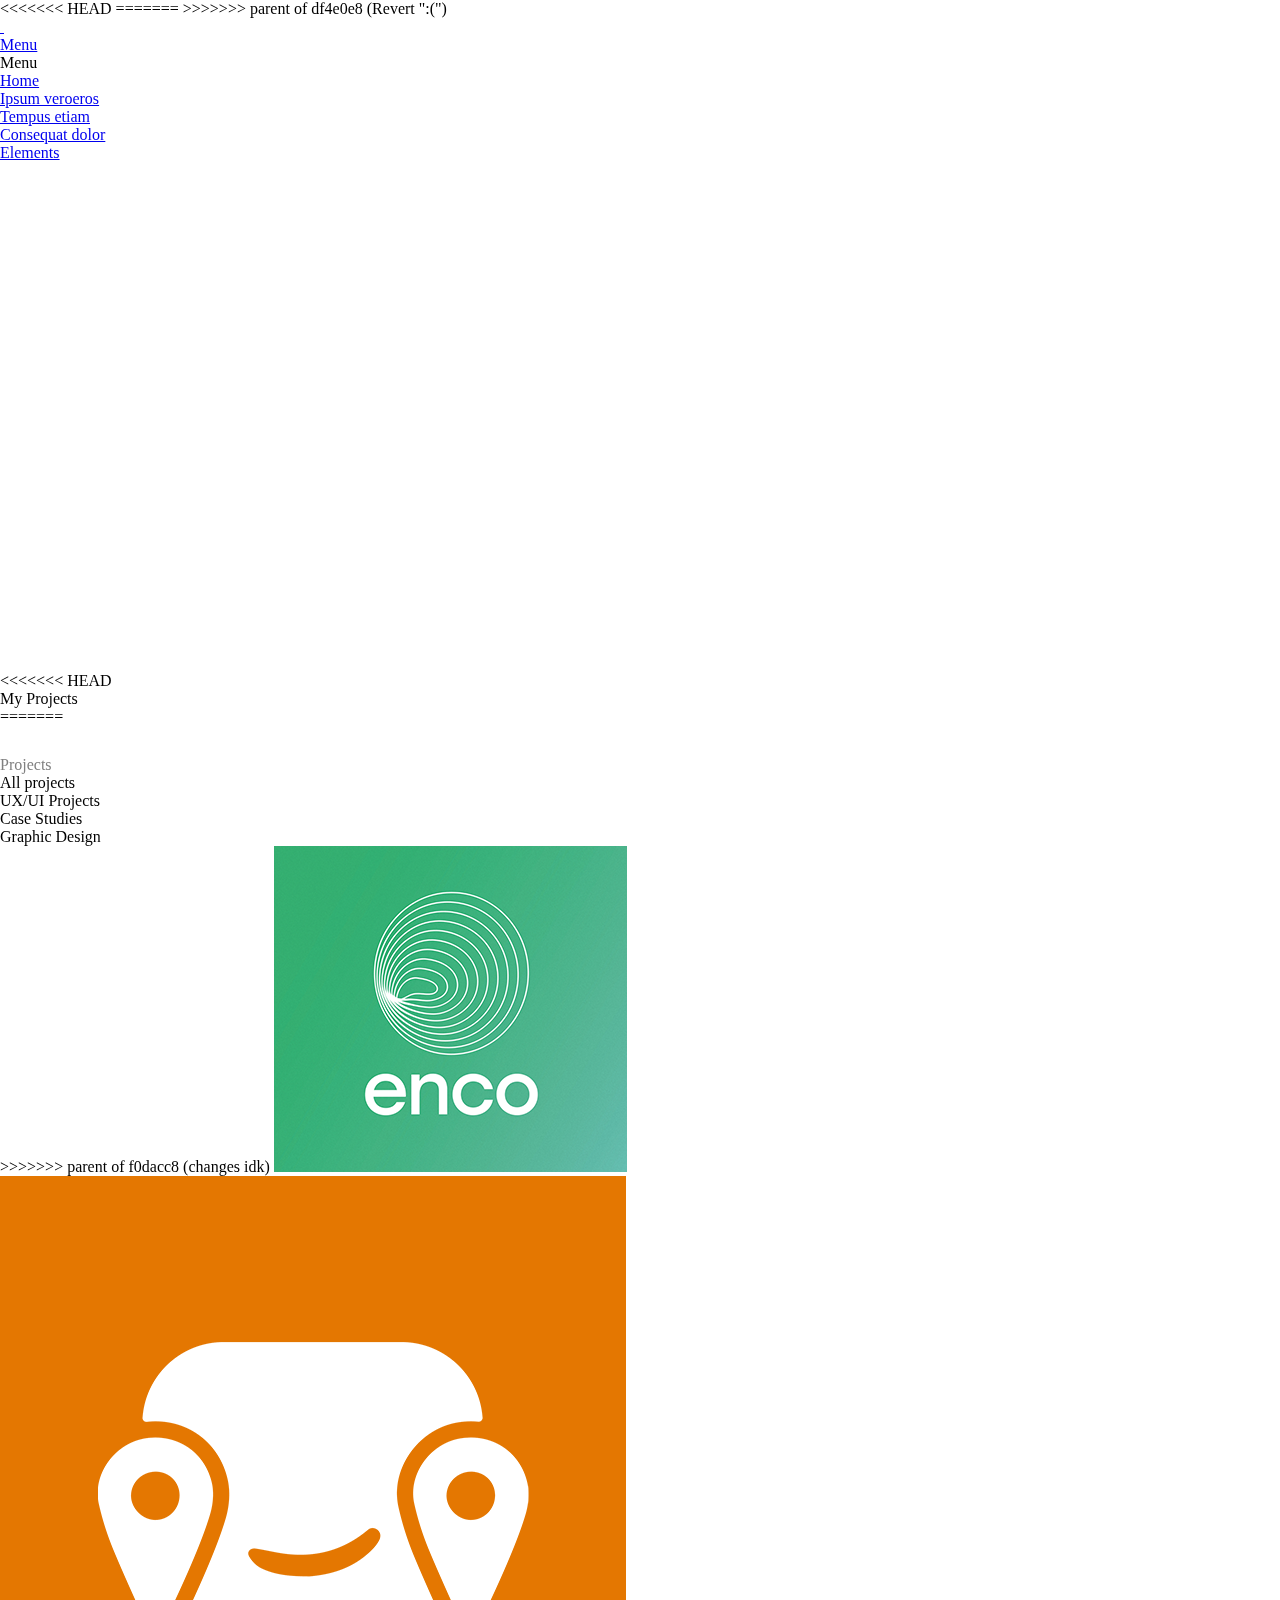
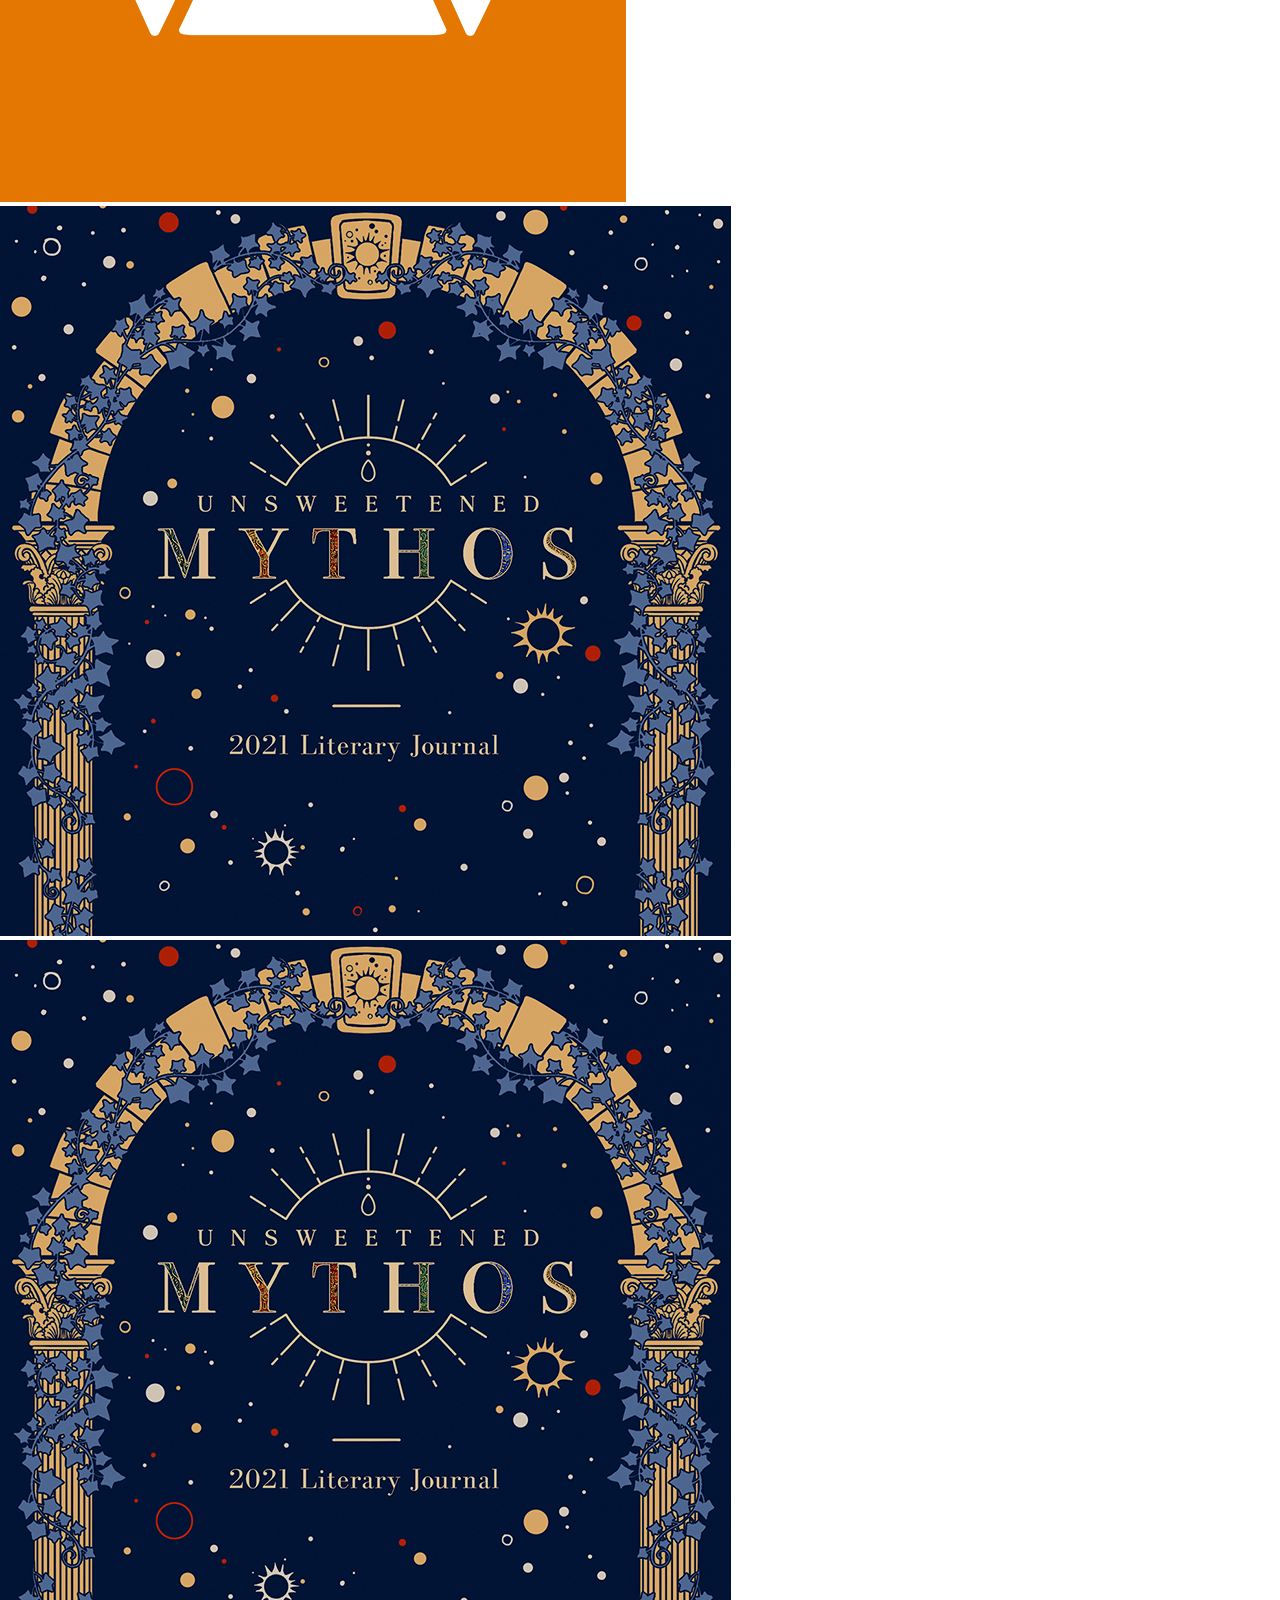
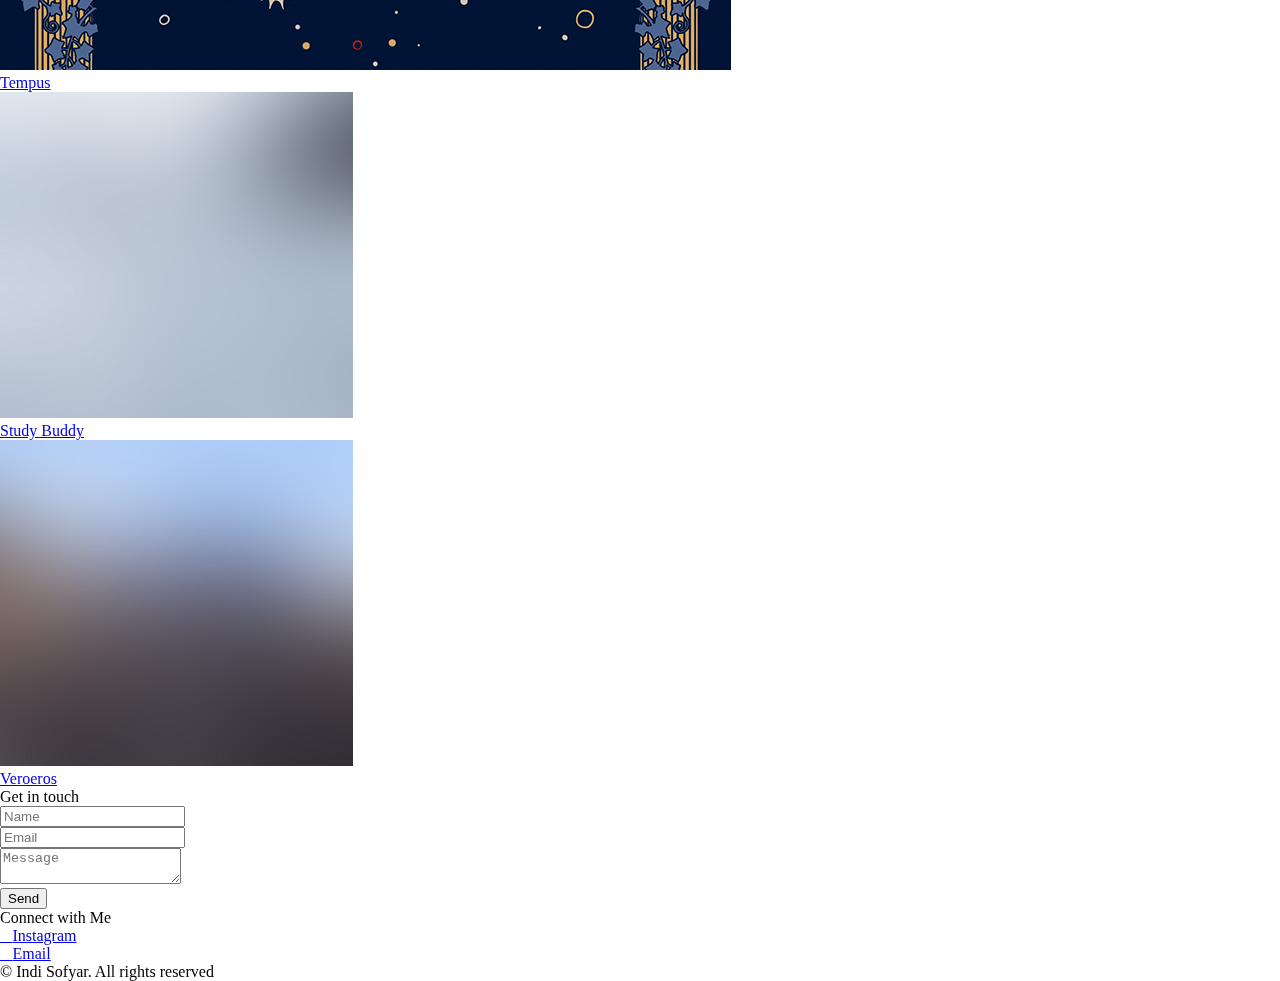
==== commit 67a0cf3d: "Changes idk" ====
--- a/index.html
+++ b/index.html
@@ -4,7 +4,12 @@
 	html5up.net | @ajlkn
 	Free for personal and commercial use under the CCA 3.0 license (html5up.net/license)
 -->
+<<<<<<< HEAD
+<!-- test comment -->
 <html lang="en">
+=======
+<html>
+>>>>>>> parent of df4e0e8 (Revert ":(")
 	<head style="height:700px">
 		<title>Indi Sofyar Portfolio</title>
 		<meta charset="utf-8" />
@@ -14,6 +19,7 @@
 	</head>
 	<body class="is-preload">
 		
+<hello></hello>
 		
 		<!-- Wrapper -->
 			<div id="wrapper">
@@ -66,7 +72,7 @@
 							<section>
 								
 								<header class="homepage text" style="float: right;">
-									<img src="images/indiIllustration.svg" style="width:600px; float: left;" alt="">
+									<img src="indi illustration.svg" style="width:600px; float: left;">
 
 									<h1 style="color: white; padding-top: 70px;">Welcome to my portfolio&nbsp;</h1>
 									<p style="color: white;">I'm a designer based in Sydney, Australia. I specialise in UX and Graphic Design which is simple and impactful. I'm currently completing my Bachelor of Design and Bachelor of Commerce at UNSW. I've worked on numerous UX and Graphic Design projects within and outside of my degree. Take a look at them below.&nbsp; &nbsp;</p>
@@ -78,6 +84,7 @@
 				<!-- Section 2-->
 					<div style="background-color: white;" class="main" >
 							<div class="inner">
+<<<<<<< HEAD
 								<h1>My Projects</h1>
 								<!--
 								<div id="myBtnContainer">
@@ -91,8 +98,26 @@
 								<section class="tiles">
 
 									<div class="style1 article">
-										<span class="image">
-											<img src="images/enco.png" alt="" />
+=======
+								<section>
+									<h1 style="color: gray; padding-top: 30px;"> Projects</h1>
+								</section>
+								<section>
+									<ul>
+										<li class="list active" data-filter="All">All projects</li>
+										<li class="list" data-filter="UX">UX/UI Projects</li>
+										<li class="list" data-filter="case">Case Studies</li>
+										<li class="list" data-filter="graphic">Graphic Design</li>
+									</ul>
+								</section>
+
+
+
+								<section class="tiles">
+									<article class="style1">
+>>>>>>> parent of f0dacc8 (changes idk)
+										<span class="image">
+											<img src="images/Web Template.png" alt="" />
 									  </span>
 										<a href="generic.html">
 											<h2 class="appear">Enco</h2>
@@ -245,7 +270,7 @@
 								<h2>Connect with Me</h2>
 								<ul class="icons">
 									<li><a href="https://www.instagram.com/indi_sofyar/" class="icon brands style2 fa-instagram"><span class="label">Instagram</span></a></li>
-									<li><a href="mailto:indisofyar@gmail.com" class="icon solid style2 fa-envelope"><span class="label">Email</span></a></li>
+									<li><a href="mailto: indisofyar@gmail.com" class="icon solid style2 fa-envelope"><span class="label">Email</span></a></li>
 								</ul>
 							</section>
 							<ul class="copyright">
@@ -264,7 +289,6 @@
 			<script src="assets/js/breakpoints.min.js"></script>
 			<script src="assets/js/util.js"></script>
 			<script src="assets/js/main.js"></script>
-			<script src="assets/js/index.js"></script>
 
 
 	</body>
--- a/assets/css/main.css
+++ b/assets/css/main.css
@@ -39,6 +39,7 @@
 	z-index: -2;
 }
 
+<<<<<<< HEAD
 /* Style background image */
 .background-image-div {
 	display: block;
@@ -209,6 +210,9 @@
 }
 
 .videocover{
+=======
+#videocover{
+>>>>>>> parent of f0dacc8 (changes idk)
 	position: fixed;
 	right: 0;
 	bottom: 0;
@@ -238,16 +242,11 @@
   background: #000;
   color: #fff;
   cursor: pointer;
-	
 }
 
 #myBtn:hover {
   background: #ddd;
   color: black;
-}
-
-#myBtnContainer {
-	padding: 20px 0;
 }
 
 body {
@@ -2746,8 +2745,8 @@
 		input[type="button"]:hover,
 		button:hover,
 		.button:hover {
-			color: ##2c8282;
-			box-shadow: inset 0 0 0 2px ##2c8282;
+			color: #f2849e !important;
+			box-shadow: inset 0 0 0 2px #f2849e;
 		}
 
 		input[type="submit"]:active,
@@ -2789,7 +2788,7 @@
 			input[type="button"].primary:hover,
 			button.primary:hover,
 			.button.primary:hover {
-				background-color: #2c8282;
+				background-color: #f2849e;
 			}
 
 			input[type="submit"].primary:active,
@@ -2797,7 +2796,7 @@
 			input[type="button"].primary:active,
 			button.primary:active,
 			.button.primary:active {
-				background-color: #2c8282;
+				background-color: #ee5f81;
 			}
 
 		input[type="submit"].disabled, input[type="submit"]:disabled,
@@ -2824,7 +2823,11 @@
 		-webkit-flex-wrap: wrap;
 		-ms-flex-wrap: wrap;
 		flex-wrap: wrap;
+<<<<<<< HEAD
 		position: relative;
+=======
+		postiion: relative;
+>>>>>>> parent of f0dacc8 (changes idk)
 		margin: -2.5em 0 0 -2.5em;
 	}
 
@@ -2836,7 +2839,6 @@
 			position: relative;
 			width: calc(33.33333% - 2.5em);
 			margin: 2.5em 0 0 2.5em;
-			display: flex;
 		}
 
 			.article > .image {
